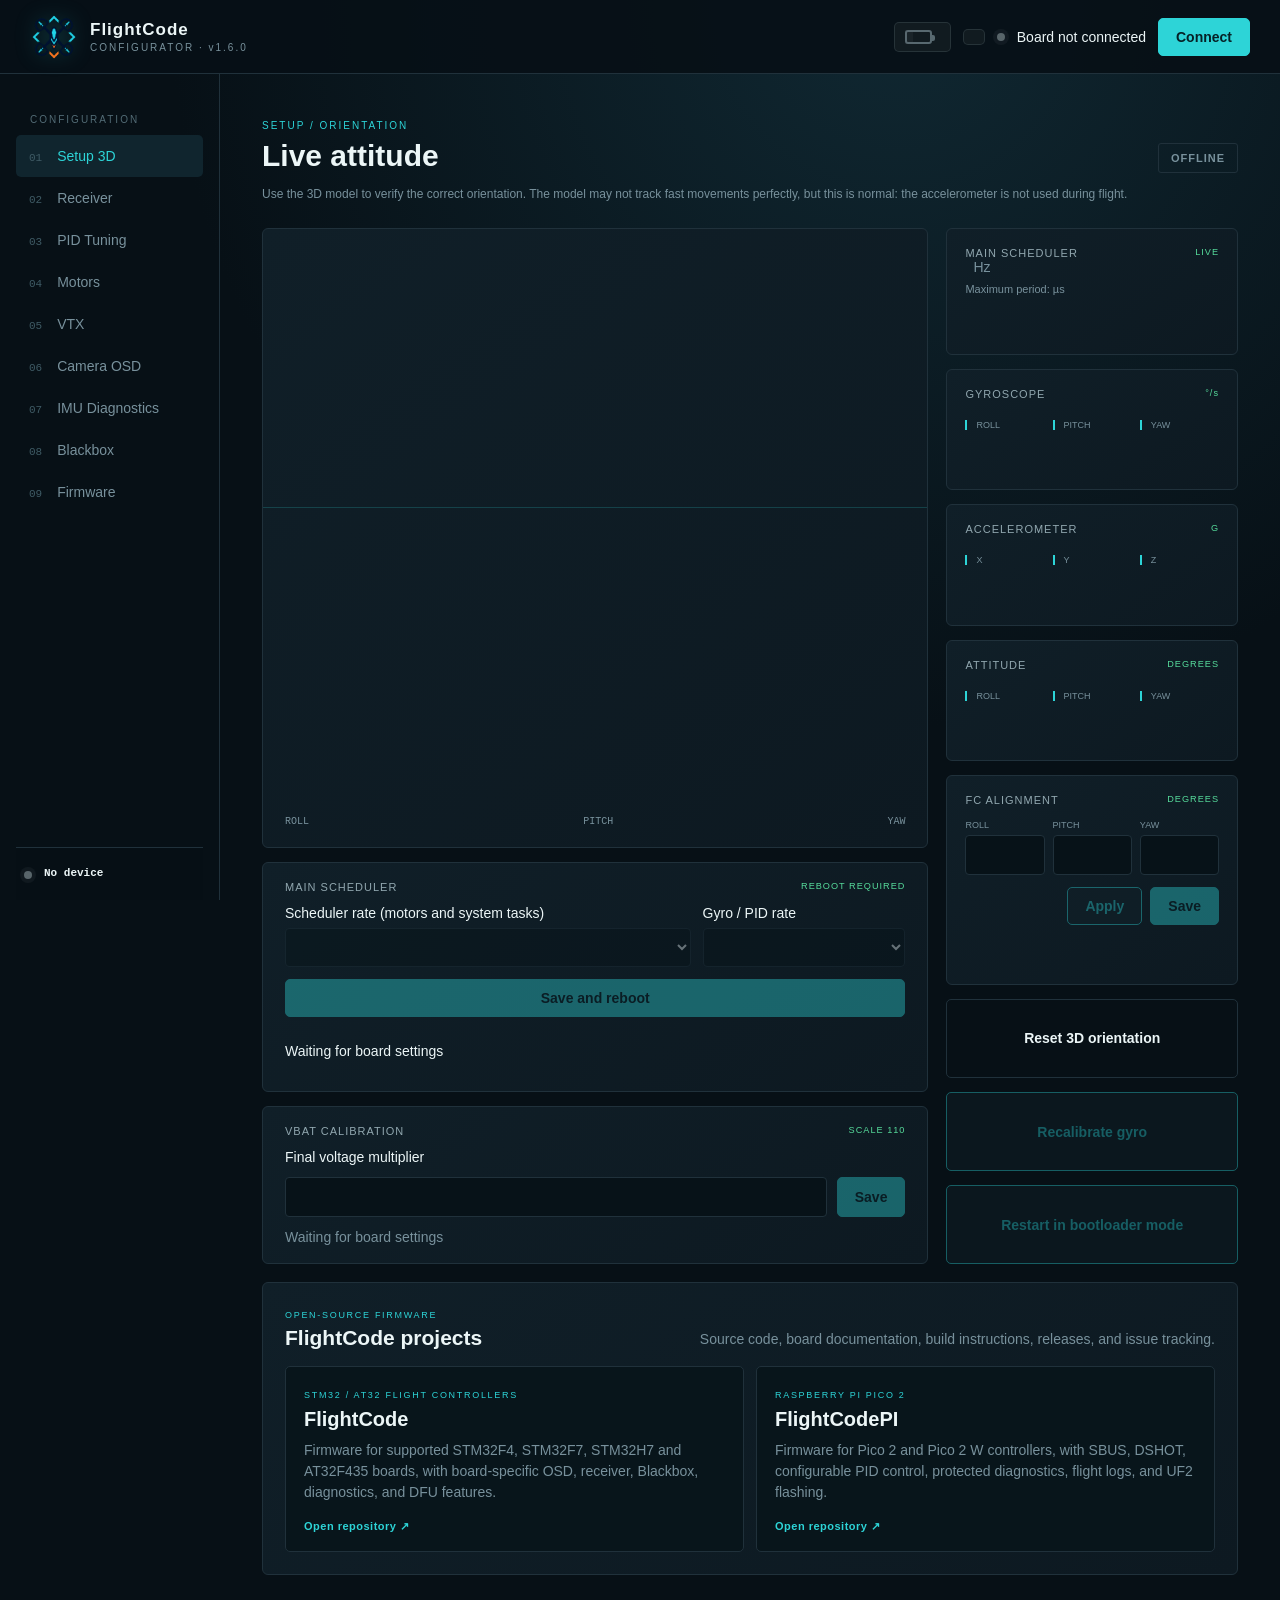
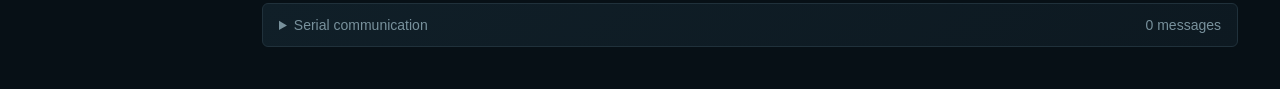
==== index.html @ 689801bb "Release 1.6.0: add Foxeer targets and live HDZero MSP status" ====
<!doctype html>
<html lang="en">
<head>
  <meta charset="UTF-8">
  <meta name="viewport" content="width=device-width,initial-scale=1">
  <meta name="theme-color" content="#071016">
  <title>FlightCode Configurator 1.6.0</title>
  <link rel="stylesheet" href="styles.css?v=20261004-orientation-note">
  <link rel="stylesheet" href="model.css?v=20260819-2">
  <link rel="stylesheet" href="blackbox.css?v=20260819-2">
  <link rel="stylesheet" href="firmware-flasher.css?v=20260819-2">
</head>
<body>
  <header class="topbar">
    <div class="brand">
      <img class="brand-logo" src="assets/flightcode-logo.png" alt="FlightCode logo">
      <div><b>FlightCode</b><small>CONFIGURATOR · v1.6.0</small></div>
    </div>
    <div class="connection"><div id="batteryStatus" class="battery-status disabled" title="Battery voltage not available"><span class="battery-icon"><i id="batteryFill"></i></span><b id="batteryVoltage">— V</b></div><div id="batteryCurrentStatus" class="current-status disabled" title="Board not connected"><b id="batteryCurrent">— A</b></div><i id="connectionDot"></i><span id="connectionText">Board not connected</span>
      <button id="connectButton" class="button primary">Connect</button></div>
  </header>
  <div class="shell">
    <aside>
      <p class="nav-title">CONFIGURATION</p>
      <button class="nav active" data-view="setup"><span>01</span>Setup 3D</button>
      <button class="nav" data-view="receiver"><span>02</span>Receiver</button>
      <button class="nav" data-view="pid"><span>03</span>PID Tuning</button>
      <button class="nav" data-view="motors"><span>04</span>Motors</button>
      <button class="nav" data-view="vtx"><span>05</span>VTX</button>
      <button class="nav" data-view="osd"><span>06</span>Camera OSD</button>
      <button class="nav" data-view="diagnostic"><span>07</span>IMU Diagnostics</button>
      <button class="nav" data-view="blackbox"><span>08</span>Blackbox</button>
      <button class="nav" data-view="firmware"><span>09</span>Firmware</button>
      <div class="device"><i id="deviceDot"></i><div><b id="deviceName">No device</b><small id="firmwareVersion"></small></div></div>
    </aside>
    <main>
      <div id="firmwareCompatibilityAlert" class="firmware-compatibility-alert" hidden role="alert">
        <strong>FIRMWARE UPDATE STRONGLY RECOMMENDED</strong>
        <span id="firmwareCompatibilityText"></span>
      </div>
      <section id="setupView" class="view active">
        <header class="heading"><div><small>SETUP / ORIENTATION</small><h1>Live attitude</h1></div><b id="flightState" class="badge">OFFLINE</b></header>
        <p class="orientation-note">Use the 3D model to verify the correct orientation. The model may not track fast movements perfectly, but this is normal: the accelerometer is not used during flight.</p>
        <div class="setup-grid">
          <div class="setup-visual">
          <article class="model-panel">
            <div class="horizon"></div>
            <div class="scene"><div class="model-camera"><div class="quad-shell"><canvas id="quadModel" class="quad" aria-label="Live 3D quadcopter attitude"></canvas>
              <div class="nose">▲</div>
            </div></div></div>
            <div class="legend"><span>ROLL</span><span>PITCH</span><span>YAW</span></div>
          </article>
          <article class="card main-loop-card"><header>MAIN SCHEDULER <small>REBOOT REQUIRED</small></header><div class="main-loop-schedulers"><label for="mainLoopHz">Scheduler rate (motors and system tasks)<select id="mainLoopHz" disabled><option value="8000">8 kHz</option><option value="16000" selected>16 kHz</option></select></label><label for="gyroRateHz">Gyro / PID rate<select id="gyroRateHz" disabled><option value="8000">8 kHz</option><option value="16000" selected>16 kHz</option></select></label></div><div class="main-loop-actions"><button id="applyMainLoopButton" class="button primary" disabled>Save and reboot</button></div><p id="mainLoopState">Waiting for board settings</p></article>
          <article class="card vbat-card"><header>VBAT CALIBRATION <small>SCALE 110</small></header><label for="vbatMultiplier">Final voltage multiplier</label><div class="vbat-control"><input id="vbatMultiplier" type="number" min="0.5" max="1.5" step="0.001" value="1.000" disabled><button id="saveVbatMultiplierButton" class="button primary" disabled>Save</button></div><p id="vbatMultiplierState">Waiting for board settings</p></article>
          </div>
          <div class="telemetry">
            <article class="card loop"><header>MAIN SCHEDULER <small>LIVE</small></header><strong id="loopFrequency">—</strong><span>Hz</span><p>Maximum period: <b id="loopMaxPeriod">—</b> µs</p></article>
            <article class="card"><header>GYROSCOPE <small>°/s</small></header><div class="triple">
              <div><small>ROLL</small><b id="gyroRoll">0.0</b></div><div><small>PITCH</small><b id="gyroPitch">0.0</b><small id="gyroPitchRaw">RAW: —</small></div><div><small>YAW</small><b id="gyroYaw">0.0</b></div>
            </div></article>
            <article class="card"><header>ACCELEROMETER <small>G</small></header><div class="triple">
              <div><small>X</small><b id="accelX">0.00</b></div><div><small>Y</small><b id="accelY">0.00</b></div><div><small>Z</small><b id="accelZ">0.00</b></div>
            </div></article>
            <article class="card"><header>ATTITUDE <small>DEGREES</small></header><div class="triple">
              <div><small>ROLL</small><b id="attitudeRoll">0.0</b></div><div><small>PITCH</small><b id="attitudePitch">0.0</b></div><div><small>YAW</small><b id="attitudeYaw">0.0</b></div>
            </div></article>
            <article class="card alignment-card"><header>FC ALIGNMENT <small>DEGREES</small></header>
              <div class="alignment-fields">
                <label>ROLL<input id="boardRoll" data-alignment type="number" min="-180" max="180" step="1" value="0" disabled></label>
                <label>PITCH<input id="boardPitch" data-alignment type="number" min="-180" max="180" step="1" value="0" disabled></label>
                <label>YAW<input id="boardYaw" data-alignment type="number" min="-180" max="180" step="1" value="0" disabled></label>
              </div>
              <div class="alignment-actions">
                <button id="applyAlignmentButton" class="button secondary" disabled>Apply</button>
                <button id="saveAlignmentButton" class="button primary" disabled>Save</button>
              </div>
            </article>
            <button id="resetAttitudeButton" class="button ghost">Reset 3D orientation</button>
            <button id="calibrateGyroButton" class="button secondary" disabled>Recalibrate gyro</button>
            <button id="enterDfuButton" class="button secondary" disabled>Restart in bootloader mode</button>
          </div>
        </div>
        <section class="project-links" aria-labelledby="projectLinksTitle">
          <header><div><small>OPEN-SOURCE FIRMWARE</small><h2 id="projectLinksTitle">FlightCode projects</h2></div><p>Source code, board documentation, build instructions, releases, and issue tracking.</p></header>
          <div class="project-link-grid">
            <a class="project-link" href="https://github.com/tommyleo/FlightCode" target="_blank" rel="noopener noreferrer"><span>STM32 / AT32 FLIGHT CONTROLLERS</span><strong>FlightCode</strong><p>Firmware for supported STM32F4, STM32F7, STM32H7 and AT32F435 boards, with board-specific OSD, receiver, Blackbox, diagnostics, and DFU features.</p><b>Open repository <i aria-hidden="true">↗</i></b></a>
            <a class="project-link" href="https://github.com/tommyleo/FlightCodePI" target="_blank" rel="noopener noreferrer"><span>RASPBERRY PI PICO 2</span><strong>FlightCodePI</strong><p>Firmware for Pico 2 and Pico 2 W controllers, with SBUS, DSHOT, configurable PID control, protected diagnostics, flight logs, and UF2 flashing.</p><b>Open repository <i aria-hidden="true">↗</i></b></a>
          </div>
        </section>
      </section>
      <section id="receiverView" class="view">
        <header class="heading"><div><small id="receiverInputType">INPUT / SBUS</small><h1>Receiver channels</h1></div><b id="receiverState" class="badge">NO SIGNAL</b></header>
        <article class="receiver-config">
          <div id="receiverProtocolRow" class="receiver-order"><label for="receiverProtocol"><small>RECEIVER TYPE</small>Serial protocol</label><select id="receiverProtocol" data-receiver-config disabled><option value="SBUS">SBUS</option></select></div>
          <div class="receiver-order"><label for="receiverSerialPort"><small>SERIAL PORT</small>Receiver UART</label><select id="receiverSerialPort" data-receiver-config disabled><option value="UART1">UART1</option></select></div>
          <div class="receiver-order"><label for="receiverChannelOrder"><small>CHANNEL MAP</small>First four channels</label><select id="receiverChannelOrder" data-receiver-config disabled><option>TAER1234</option><option>AETR1234</option></select></div>
          <div id="receiverModes" class="receiver-modes"></div>
          <div class="receiver-actions"><span id="receiverConfigState">Waiting for board settings</span><button id="applyReceiverConfigButton" class="button secondary" disabled>Apply</button><button id="saveReceiverConfigButton" class="button primary" disabled>Save</button></div>
        </article>
        <article id="sbusDiagnostics" class="sbus-diagnostics waiting">
          <div class="sbus-diagnostic-heading"><div><small id="receiverDiagnosticsType">SBUS DIAGNOSTICS</small><h2>Signal quality</h2></div><b id="sbusHealth">WAITING</b></div>
          <div class="sbus-diagnostic-grid">
            <div><small>FRAME AGE</small><strong id="sbusFrameAge">—</strong></div>
            <div><small>VALID FRAMES</small><strong id="sbusValidFrames">0</strong></div>
            <div><small>UART ERRORS</small><strong id="sbusUartErrors">0</strong></div>
            <div><small>RECOVERIES</small><strong id="sbusRecoveries">0</strong></div>
            <div><small>OVERRUNS</small><strong id="sbusOverruns">0</strong></div>
            <div><small>INVALID FRAMES</small><strong id="sbusInvalidFrames">0</strong></div>
          </div>
          <p id="sbusDiagnosticMessage">Waiting for receiver diagnostics…</p>
        </article>
        <h2 class="channel-output-title">Live channel output</h2>
        <div id="channelGrid" class="channels"></div>
      </section>
      <section id="vtxView" class="view">
        <header class="heading"><div><small>VIDEO / TRANSMITTER CONTROL</small><h1>VTX</h1></div><b id="vtxState" class="badge">UNAVAILABLE</b></header>
        <article class="vtx-card">
          <div class="vtx-fields">
            <label>Protocol<select id="vtxProtocol" data-vtx-config disabled><option value="OFF">Disabled</option><option value="SMARTAUDIO">SmartAudio</option><option value="TRAMP">IRC Tramp</option><option value="HDZERO_MSP">HDZero V3 · MSP + DisplayPort</option></select></label>
            <label>Serial port<select id="vtxSerialPort" data-vtx-config disabled><option value="UART3">UART3</option><option value="UART4">UART4</option><option value="UART6">UART6</option></select></label>
            <label>Frequency table<select id="vtxTable" data-vtx-config disabled><option value="EU">EU / CE</option><option value="US">US / FCC</option></select></label>
            <label>Band<select id="vtxBand" data-vtx-config disabled><option>A</option><option>B</option><option>E</option><option>F</option><option>R</option></select></label>
            <label>Channel<select id="vtxChannel" data-vtx-config disabled><option value="1">CH 1</option><option value="2">CH 2</option><option value="3">CH 3</option><option value="4">CH 4</option><option value="5">CH 5</option><option value="6">CH 6</option><option value="7">CH 7</option><option value="8">CH 8</option></select></label>
            <label>Power<select id="vtxPower" data-vtx-config disabled><option value="25">25 mW</option><option value="100">100 mW</option><option value="200">200 mW</option><option value="400">400 mW</option><option value="500">500 mW</option><option value="600">600 mW</option><option value="1000">1000 mW</option></select></label>
          </div>
          <p class="vtx-note">For SmartAudio / Tramp, connect the control wire to the selected UART TX pad. For HDZero MSP + DisplayPort, connect FC TX to VTX RX and FC RX to VTX TX, with a common ground. Saved VTX settings are sent at the next startup. MSP connection confirms communication, not the actual RF state.</p>
          <p id="vtxLinkState" class="vtx-note" aria-live="polite" hidden>Waiting for HDZero communication</p>
          <div class="vtx-actions"><span id="vtxConfigState">Waiting for board settings</span><button id="applyVtxButton" class="button secondary" disabled>Apply (RAM)</button><button id="saveVtxButton" class="button primary" disabled>Save for reboot</button></div>
        </article>
        <article class="vtx-card">
          <header><div><small>READY TO USE</small><h2 id="vtxTableTitle">EU frequency table</h2></div><b>5.8 GHz</b></header>
          <div id="vtxFrequencyTable" class="vtx-table-wrap"></div>
          <p class="vtx-warning">Frequencies set to “—” are disabled for the selected region. Also verify the supported bands and power levels in the VTX manufacturer documentation.</p>
        </article>
      </section>
      <section id="pidView" class="view">
        <header class="heading"><div><small>FLIGHT TUNING / RATE MODE</small><h1>PID parameters</h1></div><b id="saveState" class="save-state">Not connected</b></header>
        <article class="tuning-profiles">
          <div>
            <small>FLIGHT PROFILE</small>
            <h2>Quick tuning</h2>
            <p>Presets fill in PID, rates, feedforward, TPA, and filter values. Review them, then select Apply or Save to flash.</p>
          </div>
          <div class="profile-buttons">
            <button class="profile-button" data-tuning-profile="balanced" disabled><b>Balanced</b><small>Predictable and progressive</small></button>
            <button class="profile-button" data-tuning-profile="racing" disabled><b>Racing</b><small>Direct and responsive</small></button>
            <button class="profile-button" data-tuning-profile="freestyle" disabled><b>Freestyle</b><small>Smooth and acrobatic</small></button>
          </div>
          <span id="activeTuningProfile" class="profile-state">CUSTOM</span>
        </article>
        <div id="pidGrid" class="pid-grid"></div>
        <article class="rates-card">
          <header><div><small>STICK RESPONSE</small><h2>Rates and expo</h2></div>
            <p>Expo softens the stick center while preserving maximum rate at the endpoints.</p></header>
          <div class="rates-fields">
            <label>Roll max <span>°/s</span><input id="rollRate" data-rate type="number" min="100" max="1200" step="10" value="420" disabled></label>
            <label>Pitch max <span>°/s</span><input id="pitchRate" data-rate type="number" min="100" max="1200" step="10" value="420" disabled></label>
            <label>Yaw max <span>°/s</span><input id="yawRate" data-rate type="number" min="100" max="1200" step="10" value="320" disabled></label>
            <label>Expo <span>0–0,9</span><input id="rateExpo" data-rate type="number" min="0" max="0.9" step="0.01" value="0.30" disabled></label>
            <label>TPA <span>%</span><input id="tpaAttenuation" data-tpa type="number" min="0" max="100" step="1" value="20" disabled></label>
            <label>TPA breakpoint <span>throttle %</span><input id="tpaBreakpoint" data-tpa type="number" min="0" max="100" step="1" value="70" disabled></label>
          </div>
        </article>
        <article class="rates-card">
          <header><div><small>NOISE CONTROL</small><h2>Gyroscope and D-term filters</h2></div>
            <p>Lower frequencies reduce vibration reaching the controller. Dynamic D adds only the selected maximum boost during fast rotations or propwash.</p></header>
          <div class="rates-fields filter-fields">
            <label>Gyro low-pass <span>Hz</span><input id="gyroLpfHz" data-filter type="number" min="50" max="250" step="1" value="100" disabled></label>
            <label>D-term low-pass <span>Hz</span><input id="dtermLpfHz" data-filter type="number" min="20" max="200" step="5" value="60" disabled></label>
            <label>Dynamic D boost <span>% max · 0 = disabled</span><input id="dynamicDBoost" data-filter type="number" min="0" max="50" step="0.5" value="12.5" disabled></label>
          </div>
        </article>
        <div class="actions"><button id="resetButton" class="button ghost" disabled>Restore defaults</button><div>
          <button id="readButton" class="button ghost" disabled>Read again</button>
          <button id="applyButton" class="button secondary" disabled>Apply</button>
          <button id="saveButton" class="button primary" disabled>Save to flash</button>
        </div></div>
      </section>
      <section id="motorsView" class="view">
        <header class="heading"><div><small>OUTPUT / TEST BENCH</small><h1>Motor test</h1></div><b id="motorTestState" class="badge">LOCKED</b></header>
        <article class="protocol-card">
          <div><small>MOTOR OUTPUT</small><h2>ESC protocol</h2>
            <p>The protocol can only be changed while the quad is disarmed.</p></div>
          <div class="protocol-control">
            <select id="motorProtocol" disabled>
              <option value="DSHOT300" selected>DSHOT300</option>
              <option value="DSHOT600">DSHOT600</option>
              <option value="DSHOT1200">DSHOT1200</option>
            </select>
            <button id="applyProtocolButton" class="button secondary protocol-action" disabled>Apply<br>protocol</button>
          </div>
        </article>
        <article class="protocol-card motor-direction-card">
          <div><small>YAW MIXER</small><h2>Motor direction</h2>
            <p>Select reversed for counterclockwise M1/M4 and clockwise M2/M3 (props out).</p></div>
          <div id="motorDirectionDiagram" class="motor-direction-diagram" role="img" aria-label="Normal motor direction: M1 and M4 clockwise; M2 and M3 counterclockwise">
            <span class="motor-diagram-nose">FRONT &#9650;</span>
            <div class="motor-diagram-grid">
              <span class="motor-diagram-item" data-motor-direction="4"><b>M4</b><i aria-hidden="true">&#8635;</i><small>CW</small></span>
              <span class="motor-diagram-item" data-motor-direction="2"><b>M2</b><i aria-hidden="true">&#8634;</i><small>CCW</small></span>
              <span class="motor-diagram-item" data-motor-direction="3"><b>M3</b><i aria-hidden="true">&#8634;</i><small>CCW</small></span>
              <span class="motor-diagram-item" data-motor-direction="1"><b>M1</b><i aria-hidden="true">&#8635;</i><small>CW</small></span>
            </div>
          </div>
          <div class="protocol-control">
            <select id="motorDirection" disabled>
              <option value="NORMAL">Normal · M1/M4 clockwise</option>
              <option value="REVERSED">Reversed · M1/M4 counterclockwise</option>
            </select>
            <button id="applyMotorDirectionButton" class="button secondary protocol-action" disabled>Apply and<br>save</button>
          </div>
        </article>
        <article class="protocol-card">
          <div><small>ARM / IDLE</small><h2>Motor idle speed</h2>
            <p>Minimum output maintained while the quad is armed and throttle is at zero.</p></div>
          <div class="protocol-control">
            <input id="motorIdlePercent" type="number" min="1" max="10" step="0.1" value="5.0" disabled>
            <span>%</span>
            <button id="applyMotorIdleButton" class="button secondary protocol-action" disabled>Apply and<br>save</button>
          </div>
        </article>
        <article class="motor-warning">
          <strong>⚠ REMOVE ALL PROPELLERS</strong>
          <p>The motors may start immediately. Keep the configured ARM switch disabled and connect the battery only after removing the propellers.</p>
          <label><input id="motorSafetyCheck" type="checkbox" disabled> I confirm that all propellers have been removed</label>
        </article>
        <article class="motor-test-panel">
          <div class="master-motor">
            <div><strong>MASTER</strong><small>All motors</small></div>
            <input id="masterMotorSlider" class="vertical-motor" type="range" min="0" max="100" step="1" value="0" disabled>
            <output id="masterMotorValue">0%</output>
          </div>
          <div id="motorTestGrid" class="motor-test-grid"></div>
        </article>
        <p class="motor-hint">Return all sliders to zero before disabling the test or disconnecting the battery.</p>
      </section>
      <section id="osdView" class="view">
        <header class="heading"><div><small id="osdBackendTitle">VIDEO / MAX7456</small><h1>Camera OSD</h1></div><b id="osdDetectionState" class="badge">NOT DETECTED</b></header>
        <article class="osd-safety">
          <strong id="osdConnectionTitle">REMOVE ALL PROPELLERS</strong>
          <p id="osdConnectionHelp">For reliable detection, power the flight controller from the LiPo first, then connect USB. The MAX7456 may not be powered by USB alone.</p>
        </article>
        <article class="card osd-card">
          <header>OSD LAYOUT <small id="osdGridFormat">PAL · 30 × 16 GRID</small></header>
          <label class="osd-pilot-field" id="osdVideoModeField">Video format<select id="osdVideoMode" disabled><option value="AUTO">Auto</option><option value="PAL">PAL</option><option value="NTSC">NTSC</option></select><small>Match the camera format. PAL / NTSC is saved and used from power-on.</small></label>
          <div class="osd-enable-row"><div><b>Enable OSD overlay</b><small>Choose the visible elements and drag them directly over the video preview.</small></div><label class="osd-switch"><input id="osdEnabled" type="checkbox" disabled><span></span></label></div>
          <div class="osd-layout-editor">
            <div id="osdPalette" class="osd-palette" aria-label="OSD elements">
              <div class="osd-palette-heading"><small>ELEMENTS</small><span>SHOW</span></div>
              <button type="button" class="osd-palette-item" draggable="true" data-osd-element="0"><span><b>Battery voltage</b><small>▤16.80V</small></span><i aria-hidden="true"></i></button>
              <button type="button" class="osd-palette-item" draggable="true" data-osd-element="1"><span><b>Cell voltage</b><small>▤4.20V</small></span><i aria-hidden="true"></i></button>
              <button type="button" class="osd-palette-item" draggable="true" data-osd-element="2"><span><b>Flight timer</b><small>03:24◷</small></span><i aria-hidden="true"></i></button>
              <button type="button" class="osd-palette-item" draggable="true" data-osd-element="3"><span><b>FlightCode logo</b><small>FLIGHTCODE</small></span><i aria-hidden="true"></i></button>
              <button type="button" class="osd-palette-item" draggable="true" data-osd-element="4"><span><b>Pilot name</b><small id="osdPilotPreview">PILOT</small></span><i aria-hidden="true"></i></button>
              <button type="button" class="osd-palette-item" draggable="true" data-osd-element="5"><span><b>VTX</b><small>F:3:200</small></span><i aria-hidden="true"></i></button>
              <button type="button" class="osd-palette-item" draggable="true" data-osd-element="6"><span><b>Current</b><small>999.9A</small></span><i aria-hidden="true"></i></button>
              <label class="osd-pilot-field"><span>Pilot name</span><input id="osdPilotName" maxlength="12" placeholder="PILOT" autocomplete="off" disabled></label>
            </div>
            <div class="osd-preview-wrap">
              <div class="osd-preview-toolbar"><span>CAMERA PREVIEW</span><b id="osdGridPosition">COL — · ROW —</b></div>
              <div id="osdPreview" class="osd-preview" role="application" aria-label="OSD positioning preview">
                <div id="osdPreviewItems"></div>
                <div class="osd-safe-area"></div>
              </div>
              <p id="osdGridHelp">Drag an element to place it. Positions snap to the detected video grid.</p>
            </div>
          </div>
          <div class="osd-actions"><span id="osdConfigState">Waiting for board settings</span><button id="applyOsdButton" class="button secondary" disabled>Apply</button><button id="saveOsdButton" class="button primary" disabled>Save</button></div>
        </article>
      </section>
      <section id="diagnosticView" class="view">
        <header class="heading"><div><small>SENSORS / BENCH ANALYSIS</small><div class="heading-title"><h1>IMU diagnostics</h1><b id="diagnosticImuName" class="imu-name">IMU —</b></div></div><b class="badge">NO PROPELLERS</b></header>
        <article class="imu-diagnostic">
          <div>
            <small>GUIDED PROCEDURE</small>
            <h2>Verify roll, pitch, and yaw</h2>
            <p id="imuDiagnosticInstruction">Record guided positions up to ±180° and create a complete 3D orientation file.</p>
            <div class="diagnostic-progress"><i id="imuDiagnosticProgress"></i></div>
            <p id="imuDiagnosticResult" class="diagnostic-result">Ready to begin.</p>
          </div>
          <div class="diagnostic-actions">
            <button id="startImuDiagnosticButton" class="button primary" disabled>Start test</button>
            <button id="cancelImuDiagnosticButton" class="button ghost" disabled>Cancel</button>
            <button id="downloadImuDiagnosticButton" class="button secondary" disabled>Download file</button>
          </div>
        </article>
        <article class="diagnostic-help">
          <h3>How to perform the test</h3>
          <p>Begin with the quad level. Slowly follow each indicated position and hold it until the next stage. The procedure tests ±90° and ±180° on roll, pitch, and yaw, followed by a combined rotation.</p>
          <p>The file records gyroscope, accelerometer, quaternion, and displayed angles at 100 Hz.</p>
          <p>The quad must be disarmed and the motor test must be disabled.</p>
        </article>
        <article class="imu-diagnostic">
          <div>
            <small>STATIONARY CALIBRATION</small>
            <h2>Measure gyroscope bias and drift</h2>
            <p id="stationaryDiagnosticInstruction">Keep the board completely still. The test calibrates the gyroscope, waits for stabilization, then records a diagnostic log.</p>
            <div class="diagnostic-progress"><i id="stationaryDiagnosticProgress"></i></div>
            <p id="stationaryDiagnosticResult" class="diagnostic-result">Ready to begin.</p>
          </div>
          <div class="diagnostic-actions">
            <button id="startStationaryDiagnosticButton" class="button primary" disabled>Start stationary test</button>
            <button id="cancelStationaryDiagnosticButton" class="button ghost" disabled>Cancel</button>
            <button id="downloadStationaryDiagnosticButton" class="button secondary" disabled>Download file</button>
          </div>
        </article>
        <article class="pid-diagnostic">
          <div>
            <small>PID / MIXER</small>
            <h2>Simulated PID and mixer test</h2>
            <p id="pidDiagnosticInstruction">Check gyroscope and radio commands while calculating M1–M4 with physical outputs locked at zero.</p>
            <div class="diagnostic-progress"><i id="pidDiagnosticProgress"></i></div>
            <p id="pidDiagnosticResult" class="diagnostic-result">Ready to begin.</p>
            <label class="diagnostic-safety"><input id="pidDiagnosticSafety" type="checkbox" disabled> I confirm: propellers removed and battery disconnected</label>
          </div>
          <div class="diagnostic-actions">
            <button id="startPidDiagnosticButton" class="button primary" disabled>Start PID test</button>
            <button id="cancelPidDiagnosticButton" class="button ghost" disabled>Cancel</button>
            <button id="downloadPidDiagnosticButton" class="button secondary" disabled>Download file</button>
          </div>
        </article>
        <article class="diagnostic-help">
          <h3>How the simulated test advances</h3>
          <p>Each stage starts with a three-second preparation countdown. There is no time limit for performing the requested movement.</p>
          <p>After the movement, keep the quad still or return the stick to center for just over one second. Only then will the next stage begin.</p>
        </article>
        <article class="flight-log-card">
          <div>
            <small>BLACKBOX RAM</small>
            <h2>Latest flight</h2>
            <p id="flightLogStatus">No flight log available.</p>
            <div class="diagnostic-progress"><i id="flightLogProgress"></i></div>
          </div>
          <div class="diagnostic-actions">
            <button id="refreshFlightLogButton" class="button ghost" disabled>Check log</button>
            <button id="downloadFlightLogButton" class="button secondary" disabled>Download latest flight</button>
          </div>
        </article>
      </section>
      <section id="blackboxView" class="view">
        <header class="heading"><div><small>ONBOARD STORAGE</small><h1>Blackbox</h1></div><b id="blackboxState" class="badge">UNAVAILABLE</b></header>
        <article class="card blackbox-card">
          <header>LONG FLIGHT LOGGING <small>MICROSD / INTERNAL FLASH</small></header>
          <div class="osd-enable-row"><div><b>Enable persistent Blackbox</b><small>Records gyro, setpoints, separated P/I/D/FF terms, motors, battery, main-scheduler timing and gyro/PID timing at 1 kHz.</small></div><label class="osd-switch"><input id="blackboxEnabled" type="checkbox" disabled><span></span></label></div>
          <div class="blackbox-stats">
            <div class="blackbox-stat"><small>STORAGE CAPACITY</small><strong id="blackboxCapacity">—</strong><span id="blackboxCapacityDetail">Blackbox storage</span></div>
            <div class="blackbox-stat"><small>STORED FLIGHT DATA</small><strong id="blackboxStored">—</strong><span id="blackboxWrittenDetail">0 B written this power session</span></div>
            <div id="blackboxDroppedCard" class="blackbox-stat"><small>DROPPED RECORDS</small><strong id="blackboxDropped">0</strong><span id="blackboxDroppedDetail">Logging pipeline healthy</span></div>
          </div>
          <p id="blackboxMessage">Connect a compatible flight controller to check its Blackbox storage.</p>
          <p id="blackboxWriteTestResult" class="diagnostic-result">Write test not run.</p>
          <div class="osd-actions"><span id="blackboxConfigState">Waiting for board</span><button id="blackboxWriteTestButton" class="button ghost" disabled>Write test</button><button id="blackboxSessionTestButton" class="button ghost" disabled>Session test</button><button id="refreshBlackboxButton" class="button ghost" disabled>Check again</button><button id="applyBlackboxButton" class="button secondary" disabled>Apply</button><button id="saveBlackboxButton" class="button primary" disabled>Save</button></div>
        </article>
        <article class="card blackbox-flights-card">
          <header><span>SAVED FLIGHTS</span><small id="blackboxFlightCount">0 FLIGHTS</small></header>
          <p id="blackboxCatalogMessage">Connect FlightCode to list the flights stored on the microSD.</p>
          <div id="blackboxFlightList" class="blackbox-flight-list"></div>
          <div class="diagnostic-progress"><i id="blackboxDownloadProgress"></i></div>
          <div class="osd-actions"><span id="blackboxDownloadState">No download in progress</span><button id="clearBlackboxButton" class="button ghost danger" disabled>Erase flight catalog</button></div>
        </article>
      </section>
      <section id="firmwareView" class="view">
        <header class="heading"><div><small id="firmwareModeLabel">MAINTENANCE / FIRMWARE</small><h1>Firmware flasher</h1></div><b id="firmwareDfuState" class="badge">WAITING</b></header>
        <article id="firmwareWarning" class="firmware-warning">
          <strong id="firmwareWarningTitle">STM32 / AT32 FLIGHT CONTROLLERS AND RASPBERRY PI PICO</strong>
          <p id="firmwareWarningText">The configurator selects the correct flashing protocol from the connected board.</p>
        </article>
        <article class="firmware-card">
          <div class="firmware-fields">
            <label><small>TARGET BOARD</small><select id="firmwareTarget"><option value="">Select board…</option><option value="MAMBAF411">Mamba F411</option><option value="CLRACINGF4">CLRacing F4</option><option value="FLYWOOF405NANO">Flywoo GN405 Nano V3</option><option value="FLYWOOF405NANO_ANALOG">Flywoo GN405 Nano Analog</option><option value="SEQUREH7V2">SEQURE H743 V2</option><option value="FOXEERF722V4">Foxeer F722 V4 (ICM / MPU6000)</option><option value="FOXEERH743">Foxeer H743 / H7 Mini MPU6000</option><option value="HUMMINGBIRD_200RS">NewBeeDrone Hummingbird 200 RaceSpec</option><option value="PICO2_W">Raspberry Pi Pico 2 W</option></select></label>
            <label><small id="firmwareFileTypeLabel">LOCAL FIRMWARE</small><input id="firmwareFile" type="file" accept=".hex,.uf2,text/plain,application/octet-stream"></label>
          </div>
          <div class="firmware-file-info">
            <div><small>FILE</small><strong id="firmwareFileName">No file selected</strong></div>
            <div><small>FIRMWARE SIZE</small><strong id="firmwareSize">—</strong></div>
            <div><small>FLASH RANGE</small><strong id="firmwareRange">—</strong></div>
          </div>
          <p id="firmwareValidation" class="firmware-validation">Select a FlightCode .hex firmware file.</p>
          <div class="firmware-sequence">
            <div><span>1</span><b id="firmwareStep1Title">Enter bootloader</b><small id="firmwareStep1Text">Use the connected board or its BOOT button.</small></div>
            <div><span>2</span><b id="firmwareStep2Title">Connect bootloader</b><small id="firmwareStep2Text">Authorize the bootloader through USB.</small></div>
            <div><span>3</span><b id="firmwareStep3Title">Flash and verify</b><small id="firmwareStep3Text">Erase application memory, write, and compare every byte.</small></div>
          </div>
          <div class="firmware-actions">
            <button id="firmwareEnterDfuButton" class="button ghost" disabled>Restart in bootloader</button>
            <button id="firmwareConnectDfuButton" class="button secondary" disabled>Connect bootloader</button>
            <button id="firmwareFlashButton" class="button primary" disabled>Flash firmware</button>
          </div>
          <div class="firmware-progress"><i id="firmwareProgress"></i></div>
          <p id="firmwareProgressText" class="firmware-progress-text">Select a target and firmware file</p>
          <details class="firmware-log"><summary>Flashing details</summary><pre id="firmwareLog"></pre></details>
        </article>
      </section>
      <details class="console"><summary>Serial communication <span id="messageCount">0 messages</span></summary><pre id="consoleOutput">Device protocol messages will appear here.</pre></details>
    </main>
  </div>
  <div id="toast" class="toast" role="status"></div>
  <script src="quad-renderer-logic.js?v=20260805-2"></script>
  <script src="quad-renderer.js?v=20260805-2"></script>
  <script src="diagnostic-logic.js?v=20260805-2"></script>
  <script src="attitude-logic.js?v=20260805-2"></script>
  <script src="blackbox-logic.js?v=20260919-log-v9"></script>
  <script src="serial-port-logic.js?v=20261003-current-six"></script>
  <script src="webusb-serial.js?v=20261003-current-six"></script>
  <script src="android-usb-serial.js?v=20260824-1"></script>
<script src="firmware-flasher.js?v=20261004-foxeer-mini"></script>
  <script src="pico-flasher.js"></script>
  <script src="app.js?v=20261004-hdzero-control"></script>
</body>
</html>
---- styles.css ----
:root{--bg:#071016;--panel:#0d1921;--panel2:#101f28;--line:#20313b;--text:#ecf6f7;--muted:#78919c;--cyan:#2dd4d7;--orange:#ff8a42;--green:#56db9b}
*{box-sizing:border-box}body{margin:0;background:radial-gradient(circle at 70% 0,#102832 0,var(--bg) 38%);color:var(--text);font:14px Inter,Segoe UI,sans-serif;min-height:100vh}.topbar{height:74px;border-bottom:1px solid var(--line);display:flex;align-items:center;justify-content:space-between;padding:0 30px;background:#071016e8;position:sticky;top:0;z-index:5}.brand,.connection,.device{display:flex;align-items:center;gap:12px}.brand b{font-size:17px;letter-spacing:1px}.brand small,.device small{display:block;color:var(--muted);font-size:10px;letter-spacing:2px;margin-top:2px}.brand-logo{width:48px;height:48px;object-fit:contain;filter:drop-shadow(0 0 10px #2dd4d744)}.connection i,.device i{width:8px;height:8px;background:#58656a;border-radius:50%;box-shadow:0 0 0 4px #56636a20}.connection i.online,.device i.online{background:var(--green);box-shadow:0 0 12px var(--green)}button{font:inherit}.button{border:1px solid var(--line);border-radius:5px;padding:10px 17px;color:var(--text);background:#13232c;cursor:pointer;font-weight:700}.button:disabled{opacity:.4;cursor:not-allowed}.primary{background:var(--cyan);border-color:var(--cyan);color:#062126}.secondary{border-color:var(--cyan);color:var(--cyan)}.ghost{background:transparent}.shell{display:grid;grid-template-columns:220px 1fr;min-height:calc(100vh - 74px);align-items:start}aside{position:sticky;top:74px;align-self:start;height:calc(100vh - 74px);overflow-y:auto;border-right:1px solid var(--line);padding:30px 16px 0;display:flex;flex-direction:column;scrollbar-width:thin}.nav-title{color:#526b75;font-size:10px;letter-spacing:2px;padding:0 14px}.nav{border:0;background:transparent;color:#78919c;text-align:left;padding:13px;border-radius:5px;cursor:pointer}.nav span{color:#3f5b65;margin-right:15px;font:11px monospace}.nav.active{background:#10252e;color:var(--cyan)}.device{position:sticky;bottom:0;flex:0 0 auto;align-items:flex-start;margin-top:auto;border-top:1px solid var(--line);padding:18px 8px 16px;background:#071016f5}.device>div{min-width:0}.device i{flex:0 0 8px;margin-top:5px}.device b{display:block;font:700 11px/1.45 monospace;overflow-wrap:anywhere}.device small{line-height:1.4}main{padding:42px;max-width:1284px;width:100%;margin:0 auto;align-self:start}.firmware-compatibility-alert{display:flex;gap:12px;align-items:center;margin-bottom:24px;padding:14px 16px;border:1px solid #ff8a4266;border-radius:6px;background:#2a180f;color:#d7b69f}.firmware-compatibility-alert[hidden]{display:none}.firmware-compatibility-alert strong{flex:0 0 auto;color:var(--orange);font-size:11px;letter-spacing:1px}.firmware-compatibility-alert span{line-height:1.45}.view{display:none;width:100%}.view.active{display:block}.view.active>*{width:100%}.heading{display:flex;justify-content:space-between;align-items:end;margin-bottom:28px}.heading small{color:var(--cyan);font-size:10px;letter-spacing:2px}.heading h1{font-size:30px;margin:7px 0 0}.badge,.save-state{font-size:11px;letter-spacing:1px;border:1px solid var(--line);padding:8px 12px;border-radius:3px;color:var(--muted)}.badge.online{color:var(--green);border-color:#56db9b55}.badge.armed{color:var(--orange);border-color:#ff8a4255}.setup-grid{display:grid;grid-template-columns:minmax(420px,1.6fr) minmax(280px,.7fr);gap:18px}.model-panel,.card,.axis-card,.channel,.console{background:linear-gradient(145deg,var(--panel2),var(--panel));border:1px solid var(--line);border-radius:6px}.model-panel{height:510px;position:relative;overflow:hidden}.horizon{position:absolute;inset:45% 0 auto;border-top:1px solid #2dd4d733;box-shadow:0 0 40px #2dd4d722}.scene{height:100%;display:grid;place-items:center;perspective:700px}.quad{width:210px;height:210px;position:relative;transform-style:preserve-3d;transition:transform .08s linear}.arm{position:absolute;top:96px;left:5px;width:200px;height:18px;background:linear-gradient(90deg,#28404b,#71a6b1,#28404b)}.arm.a{transform:rotate(45deg)}.arm.b{transform:rotate(-45deg)}.core{position:absolute;inset:72px;display:grid;place-items:center;background:#162932;border:3px solid var(--cyan);font-size:28px;font-weight:900}.motor{position:absolute;width:46px;height:46px;border:5px solid #34515d;border-radius:50%;display:grid;place-items:center;background:#0b161c;font-style:normal}.m1{top:2px;right:2px}.m2{bottom:2px;right:2px}.m3{bottom:2px;left:2px}.m4{top:2px;left:2px}.arrow{position:absolute;left:95px;top:38px;color:var(--orange)}.legend{position:absolute;bottom:20px;left:22px;right:22px;display:flex;justify-content:space-between;color:var(--muted);font:10px monospace}.telemetry{display:grid;gap:14px}.card{padding:18px}.card header{color:#91a7af;font-size:11px;letter-spacing:1px;display:flex;justify-content:space-between}.card header small{color:var(--green)}.loop strong{font-size:48px;display:inline-block;margin-top:12px}.loop>span{color:var(--muted);margin-left:8px}.triple{display:grid;grid-template-columns:repeat(3,1fr);gap:8px;margin-top:20px}.triple div{border-left:2px solid var(--cyan);padding-left:9px}.triple small{display:block;color:var(--muted);font-size:9px}.triple b{font-size:20px}.motor-row{display:grid;grid-template-columns:25px 1fr 42px;gap:8px;align-items:center;margin-top:12px}.meter,.track{height:6px;background:#081116;border-radius:4px;overflow:hidden}.meter i,.track i{display:block;height:100%;width:0;background:var(--orange);transition:width .1s}.motor-row output{font:11px monospace;text-align:right}.channels{display:grid;grid-template-columns:repeat(2,1fr);gap:10px}.channel{padding:15px;display:grid;grid-template-columns:110px 1fr 75px;align-items:center;gap:12px}.channel small{color:var(--muted);margin-left:8px}.channel output{font:12px monospace;text-align:right}.pid-grid{display:grid;grid-template-columns:repeat(3,1fr);gap:14px}.axis-card{padding:20px}.axis-card header{display:flex;justify-content:space-between;color:var(--cyan);letter-spacing:2px}.axis-fields{display:grid;gap:12px;margin-top:20px}.pid-field{display:grid;grid-template-columns:30px 1fr;align-items:center}.pid-field label{color:var(--muted)}input{width:100%;background:#071218;color:var(--text);border:1px solid var(--line);border-radius:4px;padding:11px;font:14px monospace}input:focus{outline:1px solid var(--cyan)}.actions{display:flex;justify-content:space-between;margin-top:18px}.actions div{display:flex;gap:8px}.save-state.saved{color:var(--green)}.save-state.dirty{color:var(--orange)}.console{margin-top:28px}.console summary{padding:13px 16px;cursor:pointer;color:var(--muted)}.console summary span{float:right}.console pre{border-top:1px solid var(--line);padding:16px;margin:0;max-height:180px;overflow:auto;color:#91b8bd;font:11px monospace}.toast{position:fixed;right:24px;bottom:24px;background:#e9f8f8;color:#082129;padding:13px 18px;border-radius:5px;transform:translateY(80px);opacity:0;transition:.25s;font-weight:700}.toast.visible{transform:none;opacity:1}
@media(max-width:850px){.shell{grid-template-columns:1fr}aside{border-right:0;border-bottom:1px solid var(--line);display:grid;grid-template-columns:repeat(3,1fr);padding:10px}.nav-title,.device{display:none}main{padding:24px}.setup-grid{grid-template-columns:1fr}.pid-grid{grid-template-columns:1fr}.channels{grid-template-columns:1fr}}@media(max-width:550px){.connection span{display:none}.topbar{padding:0 15px}.model-panel{height:380px}.channel{grid-template-columns:80px 1fr 65px}.actions{display:grid;gap:10px}.actions div{display:grid}}
.quad{transition:none}
.protocol-card{margin-top:14px;padding:20px;background:linear-gradient(145deg,var(--panel2),var(--panel));border:1px solid var(--line);border-radius:6px;display:flex;align-items:center;justify-content:space-between;gap:20px}.protocol-card small{color:var(--cyan);letter-spacing:2px}.protocol-card h2{margin:5px 0}.protocol-card p{margin:0;color:var(--muted)}.protocol-control{display:flex;align-items:center;gap:8px}.protocol-control select,.protocol-control input{height:60px}.protocol-action{display:inline-flex;align-items:center;justify-content:center;width:106px;min-width:106px;height:60px;padding:8px 10px;text-align:center;line-height:1.3}select{min-width:230px;background:#071218;color:var(--text);border:1px solid var(--line);border-radius:4px;padding:10px}select:disabled{opacity:.4}@media(max-width:650px){.protocol-card,.protocol-control{display:grid}.protocol-control{width:100%}.protocol-action{width:100%}}
.motor-direction-card>div:first-child{max-width:420px}.motor-direction-diagram{width:190px;min-width:190px;padding:8px 12px 12px;border:1px solid var(--line);border-radius:6px;background:#081319}.motor-diagram-nose{display:block;margin-bottom:7px;color:var(--orange);font:700 9px monospace;letter-spacing:1.5px;text-align:center}.motor-diagram-grid{display:grid;grid-template-columns:repeat(2,1fr);gap:7px 22px}.motor-diagram-item{display:grid;grid-template-columns:auto auto;grid-template-rows:auto auto;align-items:center;justify-content:center;column-gap:5px}.motor-diagram-item b{grid-row:1/-1;font:800 13px monospace}.motor-diagram-item i{font:normal 24px/20px sans-serif;color:var(--cyan)}.motor-diagram-item.clockwise i{color:var(--orange)}.motor-diagram-item small{font:700 8px monospace;letter-spacing:.5px;color:var(--muted)}@media(max-width:900px){.motor-direction-card{flex-wrap:wrap}.motor-direction-card>div:first-child{flex:1 1 300px}}@media(max-width:650px){.motor-direction-diagram{width:100%}.motor-direction-card .protocol-control{grid-template-columns:1fr}.motor-direction-card select{width:100%}}
.motor-warning{border:1px solid #ff8a4266;background:#2a180f;padding:20px;border-radius:6px}.motor-warning strong{color:var(--orange);letter-spacing:1px}.motor-warning p{color:#cba98f}.motor-warning label{display:flex;align-items:center;gap:10px;font-weight:700}.motor-warning input{width:auto}.motor-test-panel{margin-top:18px;padding:28px;background:linear-gradient(145deg,var(--panel2),var(--panel));border:1px solid var(--line);border-radius:6px;display:grid;grid-template-columns:150px 1fr;gap:25px}.master-motor{border-right:1px solid var(--line);display:grid;justify-items:center;gap:14px}.master-motor small,.motor-test-card small{display:block;color:var(--muted)}.vertical-motor{writing-mode:vertical-lr;direction:rtl;width:32px;height:210px;accent-color:var(--orange);padding:0}.master-motor output,.motor-test-card output{font:700 18px monospace;color:var(--cyan)}.motor-test-grid{display:grid;grid-template-columns:repeat(4,1fr);gap:12px}.motor-test-card{display:grid;justify-items:center;gap:12px;padding:18px;border:1px solid var(--line);border-radius:5px;background:#09151b}.motor-test-card strong{font-size:18px}.motor-hint{color:var(--muted);text-align:center}@media(max-width:700px){.motor-test-panel{grid-template-columns:1fr}.master-motor{border-right:0;border-bottom:1px solid var(--line);padding-bottom:20px}.motor-test-grid{grid-template-columns:repeat(2,1fr)}}

/* More legible flight model: a static camera surrounds the moving airframe. */
.model-camera{width:min(520px,92%);height:330px}
.quad-shell{width:100%;height:100%}.quad-shell>.nose{display:none}
.quad{display:block;width:100%;height:100%;filter:drop-shadow(0 12px 14px #0008)}
.alignment-fields{display:grid;grid-template-columns:repeat(3,1fr);gap:8px;margin-top:14px}.alignment-fields label{font-size:9px;color:var(--muted)}.alignment-fields input{margin-top:5px}.alignment-actions{display:flex;justify-content:flex-end;gap:8px;margin-top:12px}
.imu-diagnostic{margin-top:18px;padding:22px;background:linear-gradient(145deg,var(--panel2),var(--panel));border:1px solid var(--line);border-radius:6px;display:grid;grid-template-columns:1fr auto;gap:24px;align-items:center}.imu-diagnostic small{color:var(--cyan);letter-spacing:2px}.imu-diagnostic h2{margin:5px 0}.imu-diagnostic p{color:var(--muted);margin:7px 0}.diagnostic-actions{display:flex;gap:8px;flex-wrap:wrap;justify-content:flex-end}.diagnostic-progress{height:7px;background:#071116;border-radius:5px;overflow:hidden;margin-top:15px}.diagnostic-progress i{display:block;width:0;height:100%;background:var(--cyan);transition:width .1s linear}.diagnostic-result.ok{color:var(--green)}.diagnostic-result.warn{color:var(--orange)}@media(max-width:750px){.imu-diagnostic{grid-template-columns:1fr}.diagnostic-actions{justify-content:flex-start}}
.diagnostic-help{margin-top:14px;padding:22px;border:1px solid var(--line);border-radius:6px;background:#09151b}.diagnostic-help h3{margin:0 0 10px;color:var(--cyan)}.diagnostic-help p{margin:7px 0;color:var(--muted);max-width:850px}
.pid-diagnostic{margin-top:14px;padding:22px;background:linear-gradient(145deg,var(--panel2),var(--panel));border:1px solid #ff8a4255;border-radius:6px;display:grid;grid-template-columns:1fr auto;gap:24px;align-items:center}.pid-diagnostic small{color:var(--orange);letter-spacing:2px}.pid-diagnostic h2{margin:5px 0}.pid-diagnostic p{color:var(--muted)}.diagnostic-safety{display:flex;align-items:center;gap:10px;margin-top:16px;color:var(--orange);font-weight:700}.diagnostic-safety input{width:auto}@media(max-width:750px){.pid-diagnostic{grid-template-columns:1fr}}
.rates-card{margin-top:14px;padding:20px;background:linear-gradient(145deg,var(--panel2),var(--panel));border:1px solid var(--line);border-radius:6px}.rates-card header{display:flex;align-items:end;justify-content:space-between;gap:20px}.rates-card small{color:var(--cyan);letter-spacing:2px}.rates-card h2{margin:5px 0 0}.rates-card p{margin:0;color:var(--muted)}.rates-fields{display:grid;grid-template-columns:repeat(4,1fr);gap:12px;margin-top:18px}.rates-fields label{color:var(--muted);font-size:11px}.rates-fields label span{float:right;color:var(--cyan)}.rates-fields input{margin-top:7px}@media(max-width:750px){.rates-card header{display:block}.rates-card p{margin-top:8px}.rates-fields{grid-template-columns:repeat(2,1fr)}}
.filter-fields{grid-template-columns:repeat(3,minmax(180px,1fr));max-width:none}
.loop p{margin:8px 0 0;color:var(--muted);font-size:11px}.loop p b{color:var(--text)}
.setup-visual{display:grid;grid-template-rows:auto auto;gap:14px;align-content:start}.main-loop-card{padding:18px 22px;display:grid;gap:12px;min-width:0}.main-loop-schedulers{display:grid;grid-template-columns:minmax(0,2fr) minmax(0,1fr);gap:12px;min-width:0}.main-loop-schedulers label,.gyro-rate-field{display:grid;gap:7px;min-width:0}.main-loop-card select{width:100%;max-width:100%;min-width:0}.gyro-rate-field span{color:var(--text)}.gyro-rate-field output{display:flex;align-items:center;min-height:39px;padding:10px 12px;border:1px solid var(--line);border-radius:4px;background:#071218;color:var(--cyan);font:700 14px monospace}.main-loop-actions{display:grid;grid-template-columns:1fr;gap:10px}@media(max-width:560px){.main-loop-schedulers{grid-template-columns:1fr}}
.vbat-card{padding:18px 22px;display:grid;gap:12px}.vbat-control{display:grid;grid-template-columns:1fr auto;gap:10px}.vbat-card p{margin:0;color:var(--muted)}
.project-links{margin-top:18px;padding:22px;background:linear-gradient(145deg,var(--panel2),var(--panel));border:1px solid var(--line);border-radius:6px}.project-links>header{display:flex;align-items:end;justify-content:space-between;gap:24px;margin-bottom:16px}.project-links>header small,.project-link>span{color:var(--cyan);font-size:9px;letter-spacing:1.7px}.project-links h2{margin:5px 0 0}.project-links>header p{max-width:520px;margin:0;color:var(--muted);line-height:1.5;text-align:right}.project-link-grid{display:grid;grid-template-columns:repeat(2,minmax(0,1fr));gap:12px}.project-link{display:block;padding:18px;border:1px solid var(--line);border-radius:5px;background:#08151b;color:var(--text);text-decoration:none;transition:border-color .18s,background .18s,transform .18s}.project-link:hover,.project-link:focus-visible{border-color:var(--cyan);background:#10252e;transform:translateY(-1px);outline:none}.project-link strong{display:block;margin-top:7px;font-size:20px}.project-link p{min-height:48px;margin:9px 0 14px;color:var(--muted);line-height:1.5}.project-link b{color:var(--cyan);font-size:11px;letter-spacing:.5px}.project-link i{font-style:normal}@media(max-width:750px){.project-links>header{display:block}.project-links>header p{margin-top:8px;text-align:left}.project-link-grid{grid-template-columns:1fr}.project-link p{min-height:0}}
.osd-card{padding:18px 22px}.osd-enable-row{display:flex;align-items:center;justify-content:space-between;margin:16px 0}.osd-enable-row small{display:block;color:var(--muted);font-size:10px;margin-top:3px}.osd-switch input{display:none}.osd-switch span{display:block;width:44px;height:24px;border-radius:14px;background:#071218;border:1px solid var(--line);position:relative;cursor:pointer}.osd-switch span:after{content:"";position:absolute;width:16px;height:16px;left:3px;top:3px;border-radius:50%;background:#536a74;transition:.18s}.osd-switch input:checked+span{border-color:var(--cyan);background:#12363d}.osd-switch input:checked+span:after{left:23px;background:var(--cyan);box-shadow:0 0 10px #2dd4d788}.osd-switch input:disabled+span{opacity:.35;cursor:not-allowed}.osd-positions{display:grid;grid-template-columns:repeat(3,1fr);gap:6px}.osd-positions button{min-height:30px;padding:4px 6px;border:1px solid var(--line);border-radius:4px;background:#08151b;color:var(--muted);font-size:10px;cursor:pointer}.osd-positions button.active{color:#071218;background:var(--cyan);border-color:var(--cyan);font-weight:800}.osd-positions button:disabled{opacity:.35;cursor:not-allowed}.osd-apply{width:100%;margin-top:12px}
.tuning-profiles{margin-bottom:14px;padding:20px;background:linear-gradient(145deg,var(--panel2),var(--panel));border:1px solid var(--line);border-radius:6px;display:grid;grid-template-columns:minmax(230px,.8fr) minmax(420px,1.4fr) auto;align-items:center;gap:22px}.tuning-profiles>div>small{color:var(--cyan);letter-spacing:2px}.tuning-profiles h2{margin:5px 0}.tuning-profiles p{margin:0;color:var(--muted);line-height:1.45}.profile-buttons{display:grid;grid-template-columns:repeat(3,1fr);gap:9px}.profile-button{min-height:68px;padding:12px;border:1px solid var(--line);border-radius:5px;background:#09151b;color:var(--text);cursor:pointer;text-align:left}.profile-button small{display:block;margin-top:5px;color:var(--muted);font-size:10px}.profile-button:hover:not(:disabled),.profile-button.active{border-color:var(--cyan);background:#10252e}.profile-button.active b{color:var(--cyan)}.profile-button:disabled{opacity:.4;cursor:not-allowed}.profile-state{color:var(--muted);font:10px monospace;letter-spacing:1px}@media(max-width:900px){.tuning-profiles{grid-template-columns:1fr}.profile-state{justify-self:start}}@media(max-width:560px){.profile-buttons{grid-template-columns:1fr}}
.flight-log-card{margin-top:14px;padding:22px;background:linear-gradient(145deg,var(--panel2),var(--panel));border:1px solid var(--line);border-radius:6px;display:grid;grid-template-columns:1fr auto;gap:24px;align-items:center}.flight-log-card small{color:var(--green);letter-spacing:2px}.flight-log-card h2{margin:5px 0}.flight-log-card p{color:var(--muted)}@media(max-width:750px){.flight-log-card{grid-template-columns:1fr}}
.receiver-mode{align-items:start}.receiver-mode .range-wrap{height:48px}.range-ruler{position:absolute;left:0;right:0;top:29px;display:flex;justify-content:space-between;color:var(--muted);font:8px monospace;pointer-events:none}.range-ruler span{position:relative}.range-ruler span:before{content:"";position:absolute;left:50%;top:-6px;height:4px;border-left:1px solid #56717b}
.receiver-mode{padding:7px;border:1px solid transparent;border-radius:6px;transition:border-color .18s,background .18s,box-shadow .18s}.receiver-mode.active{border-color:#56db9b88;background:linear-gradient(90deg,#12312799,#10252e33);box-shadow:inset 3px 0 var(--green),0 0 18px #56db9b18}.receiver-mode.active select{border-color:#56db9b77}.receiver-mode.active .range-active{background:var(--green);box-shadow:0 0 10px #56db9b99}.mode-readout{display:grid;justify-items:end;gap:3px}.mode-readout output{white-space:nowrap}.mode-live-status{font:9px monospace;letter-spacing:1px;color:var(--muted);padding:3px 6px;border:1px solid var(--line);border-radius:3px}.receiver-mode.active .mode-live-status{color:#071c14;background:var(--green);border-color:var(--green);box-shadow:0 0 10px #56db9b66}.mode-readout small{color:var(--muted);font:9px monospace;white-space:nowrap}
.battery-status{display:flex;align-items:center;gap:8px;padding:7px 10px;border:1px solid #56db9b55;border-radius:5px;background:#10251f}.battery-status[hidden]{display:none}.battery-status b{font:12px monospace;color:var(--green)}.battery-icon{position:relative;width:27px;height:14px;padding:2px;border:2px solid var(--green);border-radius:3px}.battery-icon:after{content:"";position:absolute;right:-5px;top:3px;width:3px;height:6px;background:var(--green);border-radius:0 2px 2px 0}.battery-icon i{display:block;height:100%;width:0;background:var(--green);transition:width .25s}.battery-status.warning{border-color:#ffb84d66;background:#2c2415}.battery-status.warning b{color:#ffb84d}.battery-status.warning .battery-icon{border-color:#ffb84d}.battery-status.warning .battery-icon:after,.battery-status.warning .battery-icon i{background:#ffb84d}.battery-status.critical{border-color:#ff6b5e77;background:#301a18}.battery-status.critical b{color:#ff6b5e}.battery-status.critical .battery-icon{border-color:#ff6b5e}.battery-status.critical .battery-icon:after,.battery-status.critical .battery-icon i{background:#ff6b5e}
.battery-status.disabled{border-color:#53646b55;background:#111b20}.battery-status.disabled b{color:#687980}.battery-status.disabled .battery-icon{border-color:#586970}.battery-status.disabled .battery-icon:after,.battery-status.disabled .battery-icon i{background:#586970}
.receiver-config{background:linear-gradient(145deg,var(--panel2),var(--panel));border:1px solid var(--line);border-radius:6px;padding:16px;margin-bottom:18px}.receiver-order{display:grid;grid-template-columns:1fr 220px;gap:16px;align-items:center;padding-bottom:14px;border-bottom:1px solid var(--line)}.receiver-order label small{display:block;color:var(--cyan);font-size:9px;letter-spacing:1.5px;margin-bottom:4px}select{width:100%;background:#071218;color:var(--text);border:1px solid var(--line);border-radius:4px;padding:10px}.receiver-modes{display:grid;gap:8px;margin-top:12px}.receiver-mode{display:grid;grid-template-columns:125px 115px 1fr 110px;gap:12px;align-items:center}.receiver-mode .range-wrap{position:relative;height:30px}.receiver-mode .range-active{position:absolute;height:6px;top:12px;background:var(--cyan);border-radius:4px;pointer-events:none}.receiver-mode input[type=range]{position:absolute;inset:0;padding:0;border:0;background:transparent;pointer-events:none;appearance:none}.receiver-mode input[type=range]::-webkit-slider-thumb{appearance:none;width:15px;height:15px;border-radius:50%;background:var(--cyan);border:2px solid #062126;pointer-events:auto;cursor:pointer}.receiver-mode output{font:11px monospace;text-align:right}.receiver-actions{display:flex;justify-content:flex-end;align-items:center;gap:8px;margin-top:14px}.receiver-actions span{margin-right:auto;color:var(--muted);font-size:11px}.channel-output-title{font-size:13px;text-transform:uppercase;letter-spacing:1.5px;color:var(--muted);margin:16px 0 10px}.channels{grid-template-columns:repeat(4,1fr);gap:7px}.channel{padding:9px;display:grid;grid-template-columns:70px 1fr;gap:7px}.channel .track{grid-column:1/-1}.channel small{display:block;margin:1px 0 0;font-size:9px}.channel output{font-size:11px}@media(max-width:1050px){.channels{grid-template-columns:repeat(2,1fr)}.receiver-mode{grid-template-columns:100px 100px 1fr 105px}}@media(max-width:650px){.receiver-order,.receiver-mode{grid-template-columns:1fr}.receiver-actions{flex-wrap:wrap}.channels{grid-template-columns:1fr 1fr}}
.sbus-diagnostics{margin-bottom:18px;padding:16px;border:1px solid #56db9b66;border-radius:6px;background:linear-gradient(145deg,#10251f,var(--panel));transition:.2s}.sbus-diagnostic-heading{display:flex;align-items:center;justify-content:space-between;gap:16px}.sbus-diagnostic-heading small{color:var(--cyan);letter-spacing:1.5px}.sbus-diagnostic-heading h2{margin:4px 0 0}.sbus-diagnostic-heading b{padding:5px 9px;border-radius:4px;background:var(--green);color:#071c14;font:10px monospace;letter-spacing:1px}.sbus-diagnostic-grid{display:grid;grid-template-columns:repeat(6,1fr);gap:8px;margin-top:14px}.sbus-diagnostic-grid div{padding:10px;background:#071218;border:1px solid var(--line);border-radius:4px}.sbus-diagnostic-grid small{display:block;color:var(--muted);font-size:8px;letter-spacing:1px}.sbus-diagnostic-grid strong{display:block;margin-top:5px;font:15px monospace}.sbus-diagnostics p{margin:12px 0 0;color:var(--muted);font-size:11px}.sbus-diagnostics.warning{border-color:#ff6b5e99;background:linear-gradient(145deg,#301a18,var(--panel))}.sbus-diagnostics.warning .sbus-diagnostic-heading b{background:#ff6b5e;color:#210806}.sbus-diagnostics.warning #sbusUartErrors,.sbus-diagnostics.warning #sbusRecoveries,.sbus-diagnostics.warning #sbusOverruns,.sbus-diagnostics.warning #sbusInvalidFrames{color:#ff8177}.sbus-diagnostics.waiting{border-color:var(--line);background:var(--panel)}.sbus-diagnostics.waiting .sbus-diagnostic-heading b{background:#32444b;color:var(--muted)}@media(max-width:900px){.sbus-diagnostic-grid{grid-template-columns:repeat(3,1fr)}}@media(max-width:520px){.sbus-diagnostic-grid{grid-template-columns:repeat(2,1fr)}}
.osd-safety{border:1px solid #ff8a4266;background:#2b1c12;padding:16px 18px;border-radius:6px;margin-bottom:14px}.osd-safety strong{color:var(--orange);letter-spacing:1px}.osd-safety p{margin:7px 0 0;color:#d7b69f}.osd-card{max-width:920px}.osd-position-title{font-size:12px;text-transform:uppercase;letter-spacing:1.2px;color:var(--muted);margin:18px 0 10px}.osd-actions{display:flex;justify-content:flex-end;align-items:center;gap:8px;margin-top:14px}.osd-actions span{margin-right:auto;color:var(--muted);font-size:11px}
.osd-card{width:100%;max-width:none}.osd-layout-editor{display:grid;grid-template-columns:260px minmax(480px,1fr);gap:18px;margin-top:18px}.osd-palette{display:grid;align-content:start;gap:7px}.osd-palette-heading{display:flex;justify-content:space-between;color:var(--muted);font:9px monospace;letter-spacing:1.4px;margin-bottom:3px}.osd-palette-item{width:100%;display:flex;align-items:center;justify-content:space-between;gap:12px;padding:11px 12px;text-align:left;color:var(--text);background:#08151b;border:1px solid var(--line);border-radius:5px;cursor:grab}.osd-palette-item:hover:not(:disabled),.osd-palette-item.selected{border-color:var(--cyan);background:#10252e}.osd-palette-item:disabled{opacity:.4;cursor:not-allowed}.osd-palette-item span{min-width:0}.osd-palette-item b,.osd-palette-item small{display:block}.osd-palette-item small{margin-top:3px;color:var(--muted);font:9px monospace}.osd-palette-item i{flex:0 0 auto;width:19px;height:19px;border:1px solid #49616b;border-radius:4px;position:relative}.osd-palette-item.enabled i{border-color:var(--cyan);background:var(--cyan)}.osd-palette-item.enabled i:after{content:"✓";position:absolute;inset:-1px 0 0;text-align:center;color:#062126;font:900 14px sans-serif}.osd-pilot-field{display:grid;gap:6px;margin-top:7px;color:var(--muted);font-size:10px}.osd-pilot-field input{text-transform:uppercase}.osd-preview-wrap{min-width:0}.osd-preview-toolbar{display:flex;justify-content:space-between;margin-bottom:7px;color:var(--muted);font:9px monospace;letter-spacing:1.4px}.osd-preview-toolbar b{color:var(--cyan)}.osd-preview{position:relative;overflow:hidden;width:100%;aspect-ratio:30/16;border:1px solid #41616d;border-radius:5px;background:linear-gradient(#06121770,#06121770),url("assets/osd-camera-field.jpg") center/cover no-repeat;box-shadow:inset 0 0 55px #0009;user-select:none;touch-action:none}.osd-safe-area{position:absolute;inset:calc(100% / 16) calc(100% / 30);border:1px dashed #dceff044;pointer-events:none}.osd-preview:after{content:"";position:absolute;inset:0;pointer-events:none;background-image:linear-gradient(to right,#fff0 calc(100% - 1px),#fff09 calc(100% - 1px)),linear-gradient(to bottom,#fff0 calc(100% - 1px),#fff09 calc(100% - 1px));background-size:calc(100% / 30) calc(100% / 16);opacity:.18}.osd-preview-item{position:absolute;height:calc(100% / 16);display:flex;align-items:center;padding:0 .1em;color:#fff;font:700 clamp(8px,1.25vw,16px)/1 monospace;white-space:nowrap;text-shadow:-1px -1px #000,1px -1px #000,-1px 1px #000,1px 1px #000;cursor:move;z-index:2}.osd-preview-item.selected{color:#8ffcff;outline:1px solid var(--cyan);background:#07121888}.osd-preview-item.disabled{display:none}.osd-preview-wrap>p{margin:8px 0 0;color:var(--muted);font-size:10px}.osd-preview.drag-over{border-color:var(--cyan);box-shadow:inset 0 0 55px #0009,0 0 16px #2dd4d744}@media(max-width:900px){.osd-layout-editor{grid-template-columns:1fr}.osd-palette{grid-template-columns:repeat(2,1fr)}.osd-palette-heading,.osd-pilot-field{grid-column:1/-1}}@media(max-width:560px){.osd-palette{grid-template-columns:1fr}.osd-preview{min-width:520px}.osd-preview-wrap{overflow-x:auto;padding-bottom:6px}.osd-preview-toolbar,.osd-preview-wrap>p{position:sticky;left:0}.osd-preview-item{font-size:12px}}
.heading-title{display:flex;align-items:baseline;gap:14px}.imu-name{color:var(--cyan);font:16px monospace;letter-spacing:1px;border-left:1px solid var(--line);padding-left:14px;white-space:nowrap}
.menu-error{display:flex;justify-content:space-between;align-items:flex-start;gap:18px;margin:-8px 0 20px;padding:17px 19px;border:1px solid #ff6b5e99;border-radius:6px;background:#35171a;color:#ffe18a}.menu-error strong{display:block;color:#ffd54f;font-size:12px;letter-spacing:1px}.menu-error p{margin:7px 0 0;color:#ffe6a4;line-height:1.45}.menu-error-close{border:0;background:transparent;color:#ffd54f;font-size:22px;line-height:1;cursor:pointer}.menu-error-close:hover{color:#fff0bc}

/* Mobile usability pass: keep every configurator view inside the viewport and
   provide comfortable touch targets without changing the desktop layout. */
@media(max-width:850px){
  .topbar{height:64px}
  .shell{min-height:calc(100vh - 64px)}
  aside{position:sticky;top:64px;z-index:4;align-self:start;height:auto;display:flex;flex-direction:row;gap:6px;overflow-x:auto;overflow-y:hidden;overscroll-behavior-x:contain;scroll-snap-type:x proximity;padding:8px 10px;background:#091820f2;scrollbar-width:none;-webkit-overflow-scrolling:touch}
  aside::-webkit-scrollbar{display:none}
  .nav{flex:0 0 auto;min-height:44px;white-space:nowrap;scroll-snap-align:start}
  .nav span{margin-right:9px}
  main{min-width:0}
  .heading{align-items:flex-start;gap:14px}
  .heading>div{min-width:0}
  .button,select,input:not([type="checkbox"]):not([type="range"]){min-height:44px}
}

@media(max-width:550px){
  body{overflow-x:hidden}
  .topbar{padding:0 10px;gap:8px}
  .brand{gap:7px;min-width:0}
  .brand-logo{width:38px;height:38px}
  .brand b{font-size:15px}
  .brand small{font-size:8px;letter-spacing:1.5px}
  .connection{gap:7px}
  .connection>.button{padding:9px 12px}
  .battery-status{padding:6px 8px}
  .battery-icon{display:none}
  main{padding:22px 14px;overflow:hidden}
  .heading{flex-wrap:wrap;margin-bottom:22px}
  .heading h1{font-size:27px;line-height:1.12}
  .heading .badge,.heading .save-state{flex:0 0 auto;max-width:100%;white-space:normal;text-align:center}
  .heading-title{flex-wrap:wrap;gap:7px 10px}
  .imu-name{flex-basis:100%;border-left:0;padding-left:0;font-size:14px;white-space:normal}
  .card,.axis-card,.receiver-config,.rates-card,.tuning-profiles,.protocol-card,.motor-warning,.motor-test-panel,.imu-diagnostic,.diagnostic-help,.pid-diagnostic,.flight-log-card,.osd-safety,.project-links{padding:16px}
  .model-panel{height:min(430px,72vh)}
  .model-camera{height:calc(100% - 30px)}
  .loop strong{font-size:42px}
  .triple b{font-size:18px}
  .alignment-fields{grid-template-columns:1fr}
  .alignment-actions,.diagnostic-actions{display:grid;grid-template-columns:1fr 1fr}
  .alignment-actions .button,.diagnostic-actions .button{width:100%}
  .diagnostic-actions .button:last-child:nth-child(odd){grid-column:1/-1}
  .rates-fields,.filter-fields{grid-template-columns:1fr;max-width:none}
  .main-loop-actions{grid-template-columns:1fr}
  .profile-button{min-height:58px}
  .receiver-actions,.osd-actions{display:grid;grid-template-columns:1fr 1fr;width:100%}
  .receiver-actions span,.osd-actions span{grid-column:1/-1;margin-right:0}
  .receiver-actions .button,.osd-actions .button{width:100%}
  .channels{grid-template-columns:1fr 1fr}
  .osd-enable-row{align-items:flex-start;gap:14px}
  .osd-enable-row>div{min-width:0}
  .osd-positions button{min-height:44px;padding:7px 5px}
  .motor-warning label,.diagnostic-safety{align-items:flex-start;line-height:1.4}
  .motor-warning input[type="checkbox"],.diagnostic-safety input[type="checkbox"]{flex:0 0 20px;width:20px;height:20px;margin:0}
  .motor-test-panel{gap:18px}
  .motor-test-card{padding:14px 8px}
  .vertical-motor{width:40px}
  .protocol-control select,.protocol-control input{min-width:0;width:100%}
  .toast{left:14px;right:14px;bottom:14px;text-align:center}
  .console summary{min-height:44px}
}

/* The detected analog video standard controls the real MAX7456 row count. */
.osd-preview{--osd-rows:16}
.osd-safe-area{inset:calc(100% / var(--osd-rows)) calc(100% / 30)}
.osd-preview:after{background-size:calc(100% / 30) calc(100% / var(--osd-rows))}
.osd-preview-item{height:calc(100% / var(--osd-rows))}
.osd-preview-item.outside-video{display:none}
.osd-palette-item.outside-video{border-color:#ff8a4266}
.osd-palette-item.outside-video small{color:var(--orange)}
.osd-preview-item{display:grid;padding:0}
.osd-preview-item>span{display:grid;min-width:0;place-items:center}

@media(max-width:380px){
  .brand small{display:none}
  .brand-logo{width:34px;height:34px}
  .connection>.button{padding-inline:10px}
  main{padding-inline:12px}
  .channels{grid-template-columns:1fr}
  .motor-test-grid{grid-template-columns:1fr 1fr}
  .osd-positions{grid-template-columns:repeat(2,1fr)}
  .osd-positions button:last-child{grid-column:1/-1}
}
#receiverProtocolRow{margin-bottom:14px}
@media(max-width:750px){.filter-fields{grid-template-columns:repeat(2,1fr)}}
@media(max-width:550px){.filter-fields{grid-template-columns:1fr}}
.vtx-card{margin-bottom:14px;padding:20px;background:linear-gradient(145deg,var(--panel2),var(--panel));border:1px solid var(--line);border-radius:6px}.vtx-card header{display:flex;justify-content:space-between;align-items:end}.vtx-card header small{color:var(--cyan);letter-spacing:1.5px}.vtx-card h2{margin:4px 0 0}.vtx-fields{display:grid;grid-template-columns:repeat(3,1fr);gap:14px}.vtx-fields label{display:grid;gap:7px;color:var(--muted);font-size:11px}.vtx-note,.vtx-warning{color:var(--muted);font-size:11px;line-height:1.5}.vtx-warning{color:#d7b69f}.vtx-actions{display:flex;align-items:center;justify-content:flex-end;gap:8px;margin-top:16px}.vtx-actions span{margin-right:auto;color:var(--muted);font-size:11px}.vtx-table-wrap{overflow:auto;margin-top:16px}.vtx-table-wrap table{width:100%;min-width:690px;border-collapse:collapse;font:11px monospace}.vtx-table-wrap th,.vtx-table-wrap td{padding:10px;text-align:center;border:1px solid var(--line)}.vtx-table-wrap thead th{color:var(--cyan);background:#071218}.vtx-table-wrap tbody th{color:var(--text);background:#0b1a21}.vtx-table-wrap td.disabled{color:#53646b;background:#11191d}@media(max-width:700px){.vtx-fields{grid-template-columns:1fr}.vtx-actions{display:grid;grid-template-columns:1fr 1fr}.vtx-actions span{grid-column:1/-1}.vtx-actions .button{width:100%}}

.current-status{display:flex;align-items:center;padding:7px 10px;border:1px solid #56db9b55;border-radius:5px;background:#10251f;white-space:nowrap}
.current-status b{font:12px monospace;color:var(--green)}
.current-status.disabled{border-color:#53646b55;background:#111b20}
.current-status.disabled b{color:#687980}
@media(max-width:550px){.topbar{height:auto;min-height:74px;flex-wrap:wrap;padding-block:10px}.connection{margin-left:auto}.current-status{padding:6px 8px}}

#setupView>.heading{margin-bottom:12px}.orientation-note{margin:0 0 24px;color:var(--muted);font-size:12px;line-height:1.6}
---- model.css ----
.model-panel {
  height: 620px;
}

.model-camera {
  width: calc(100% - 40px);
  height: calc(100% - 48px);
}

@media (max-width: 550px) {
  .model-panel {
    height: 430px;
  }

  .model-camera {
    width: calc(100% - 20px);
    height: calc(100% - 36px);
  }
}
---- blackbox.css ----
.blackbox-card {
  width: 100%;
  max-width: none;
}

.blackbox-stats {
  display: grid;
  grid-template-columns: repeat(3, minmax(0, 1fr));
  gap: 14px;
  margin: 24px 0 18px;
}

.blackbox-stat {
  min-height: 112px;
  padding: 18px;
  border: 1px solid var(--line);
  border-radius: 5px;
  background: #08151b;
}

.blackbox-stat small,
.blackbox-stat span {
  display: block;
}

.blackbox-stat small {
  color: var(--muted);
  font-size: 9px;
  letter-spacing: 1.4px;
}

.blackbox-stat strong {
  display: block;
  margin: 10px 0 7px;
  color: var(--text);
  font-size: 27px;
  line-height: 1;
}

.blackbox-stat span {
  color: var(--muted);
  font-size: 10px;
}

.blackbox-stat.healthy strong {
  color: var(--green);
}

.blackbox-stat.warning {
  border-color: #ff8a4266;
}

.blackbox-stat.warning strong,
.blackbox-stat.warning span {
  color: var(--orange);
}

.blackbox-card > p {
  color: var(--muted);
  margin: 20px 0;
}

.blackbox-flights-card {
  margin-top: 18px;
}

.blackbox-flights-card > p {
  color: var(--muted);
  margin: 18px 0;
}

.blackbox-flight-list {
  display: grid;
  gap: 9px;
  margin-bottom: 18px;
}

.blackbox-flight {
  display: grid;
  grid-template-columns: minmax(130px,.7fr) repeat(3,minmax(95px,.55fr)) auto;
  gap: 16px;
  align-items: center;
  padding: 14px 16px;
  border: 1px solid var(--line);
  border-radius: 5px;
  background: #08151b;
}

.blackbox-flight div small,
.blackbox-flight div span {
  display: block;
}

.blackbox-flight div small {
  color: var(--muted);
  font-size: 9px;
  letter-spacing: 1.2px;
  margin-bottom: 5px;
}

.blackbox-flight div span {
  font: 12px monospace;
}

.button.danger {
  color: var(--orange);
  border-color: #ff8a4266;
}

@media (max-width: 850px) {
  .blackbox-stats {
    grid-template-columns: 1fr;
  }
  .blackbox-flight {
    grid-template-columns: 1fr 1fr;
  }
  .blackbox-flight button {
    grid-column: 1 / -1;
  }
}

@media (max-width: 550px) {
  .blackbox-card > header,
  .blackbox-flights-card > header {
    flex-wrap: wrap;
    gap: 7px 12px;
  }

  .blackbox-card > header small,
  .blackbox-flights-card > header small {
    flex-basis: 100%;
    overflow-wrap: anywhere;
  }

  .blackbox-stat {
    min-height: 0;
    padding: 15px;
  }

  .blackbox-flight {
    grid-template-columns: 1fr;
    gap: 10px;
  }

  .blackbox-flight button {
    grid-column: auto;
    width: 100%;
  }

  .blackbox-card .osd-actions,
  .blackbox-flights-card .osd-actions {
    grid-template-columns: 1fr 1fr;
  }
}

@media (max-width: 380px) {
  .blackbox-card .osd-actions,
  .blackbox-flights-card .osd-actions {
    grid-template-columns: 1fr;
  }
}
---- firmware-flasher.css ----
.firmware-warning {
  margin-bottom: 16px;
  padding: 17px 20px;
  border: 1px solid #ff8a4266;
  border-radius: 6px;
  background: linear-gradient(145deg, #2a180f, #15191b);
}

.firmware-warning strong {
  color: var(--orange);
  letter-spacing: 1px;
}

.firmware-warning p {
  margin: 7px 0 0;
  color: #cba98f;
}

.firmware-warning.pico {
  border-color: #1fd9c666;
  background: linear-gradient(145deg, #0b2928, #111b1e);
}

.firmware-warning.pico strong {
  color: var(--cyan);
}

.firmware-warning.pico p {
  color: #91c4c3;
}

.firmware-card {
  padding: 24px;
  border: 1px solid var(--line);
  border-radius: 6px;
  background: linear-gradient(145deg, var(--panel2), var(--panel));
}

.firmware-fields {
  display: grid;
  grid-template-columns: minmax(220px, .65fr) minmax(320px, 1.35fr);
  gap: 14px;
}

.firmware-fields label > small {
  display: block;
  margin-bottom: 7px;
  color: var(--cyan);
  font-size: 9px;
  letter-spacing: 1.5px;
}

.firmware-fields input[type="file"] {
  min-height: 39px;
  padding: 6px;
}

.firmware-fields input[type="file"]::file-selector-button {
  margin-right: 12px;
  padding: 7px 11px;
  border: 1px solid var(--line);
  border-radius: 4px;
  color: var(--text);
  background: #13232c;
  cursor: pointer;
}

.firmware-file-info {
  display: grid;
  grid-template-columns: 1.4fr .6fr 1fr;
  gap: 10px;
  margin-top: 18px;
}

.firmware-file-info div {
  min-width: 0;
  padding: 13px 15px;
  border: 1px solid var(--line);
  border-radius: 5px;
  background: #08151b;
}

.firmware-file-info small {
  display: block;
  color: var(--muted);
  font-size: 8px;
  letter-spacing: 1.3px;
}

.firmware-file-info strong {
  display: block;
  overflow: hidden;
  margin-top: 7px;
  font: 13px monospace;
  text-overflow: ellipsis;
  white-space: nowrap;
}

.firmware-validation {
  margin: 14px 0 0;
  color: var(--orange);
}

.firmware-validation.ok {
  color: var(--green);
}

.firmware-sequence {
  display: grid;
  grid-template-columns: repeat(3, 1fr);
  gap: 10px;
  margin-top: 22px;
}

.firmware-sequence > div {
  position: relative;
  min-height: 83px;
  padding: 14px 14px 14px 50px;
  border: 1px solid var(--line);
  border-radius: 5px;
  background: #09151b;
}

.firmware-sequence span {
  position: absolute;
  top: 14px;
  left: 13px;
  display: grid;
  width: 25px;
  height: 25px;
  place-items: center;
  border: 1px solid var(--cyan);
  border-radius: 50%;
  color: var(--cyan);
  font: 700 11px monospace;
}

.firmware-sequence small {
  display: block;
  margin-top: 6px;
  color: var(--muted);
  line-height: 1.35;
}

.firmware-actions {
  display: flex;
  justify-content: flex-end;
  gap: 9px;
  margin-top: 18px;
}

.firmware-progress {
  height: 8px;
  margin-top: 20px;
  overflow: hidden;
  border-radius: 6px;
  background: #071116;
}

.firmware-progress i {
  display: block;
  width: 0;
  height: 100%;
  background: linear-gradient(90deg, var(--cyan), var(--green));
  transition: width .16s linear;
}

.firmware-progress-text {
  margin: 8px 0 0;
  color: var(--muted);
  font: 11px monospace;
}

.firmware-log {
  margin-top: 18px;
  border: 1px solid var(--line);
  border-radius: 5px;
  background: #071218;
}

.firmware-log summary {
  padding: 11px 14px;
  color: var(--muted);
  cursor: pointer;
}

.firmware-log pre {
  min-height: 85px;
  max-height: 230px;
  overflow: auto;
  margin: 0;
  padding: 13px 14px;
  border-top: 1px solid var(--line);
  color: #91b8bd;
  font: 11px monospace;
}

@media (max-width: 750px) {
  .firmware-fields,
  .firmware-file-info,
  .firmware-sequence {
    grid-template-columns: 1fr;
  }

  .firmware-actions {
    display: grid;
  }
}

@media (max-width: 550px) {
  .firmware-card {
    padding: 16px;
  }

  .firmware-fields,
  .firmware-file-info,
  .firmware-sequence {
    min-width: 0;
  }

  .firmware-fields input[type="file"] {
    width: 100%;
    min-width: 0;
    overflow: hidden;
  }

  .firmware-actions .button {
    width: 100%;
  }

  .firmware-log pre {
    white-space: pre-wrap;
    overflow-wrap: anywhere;
  }
}
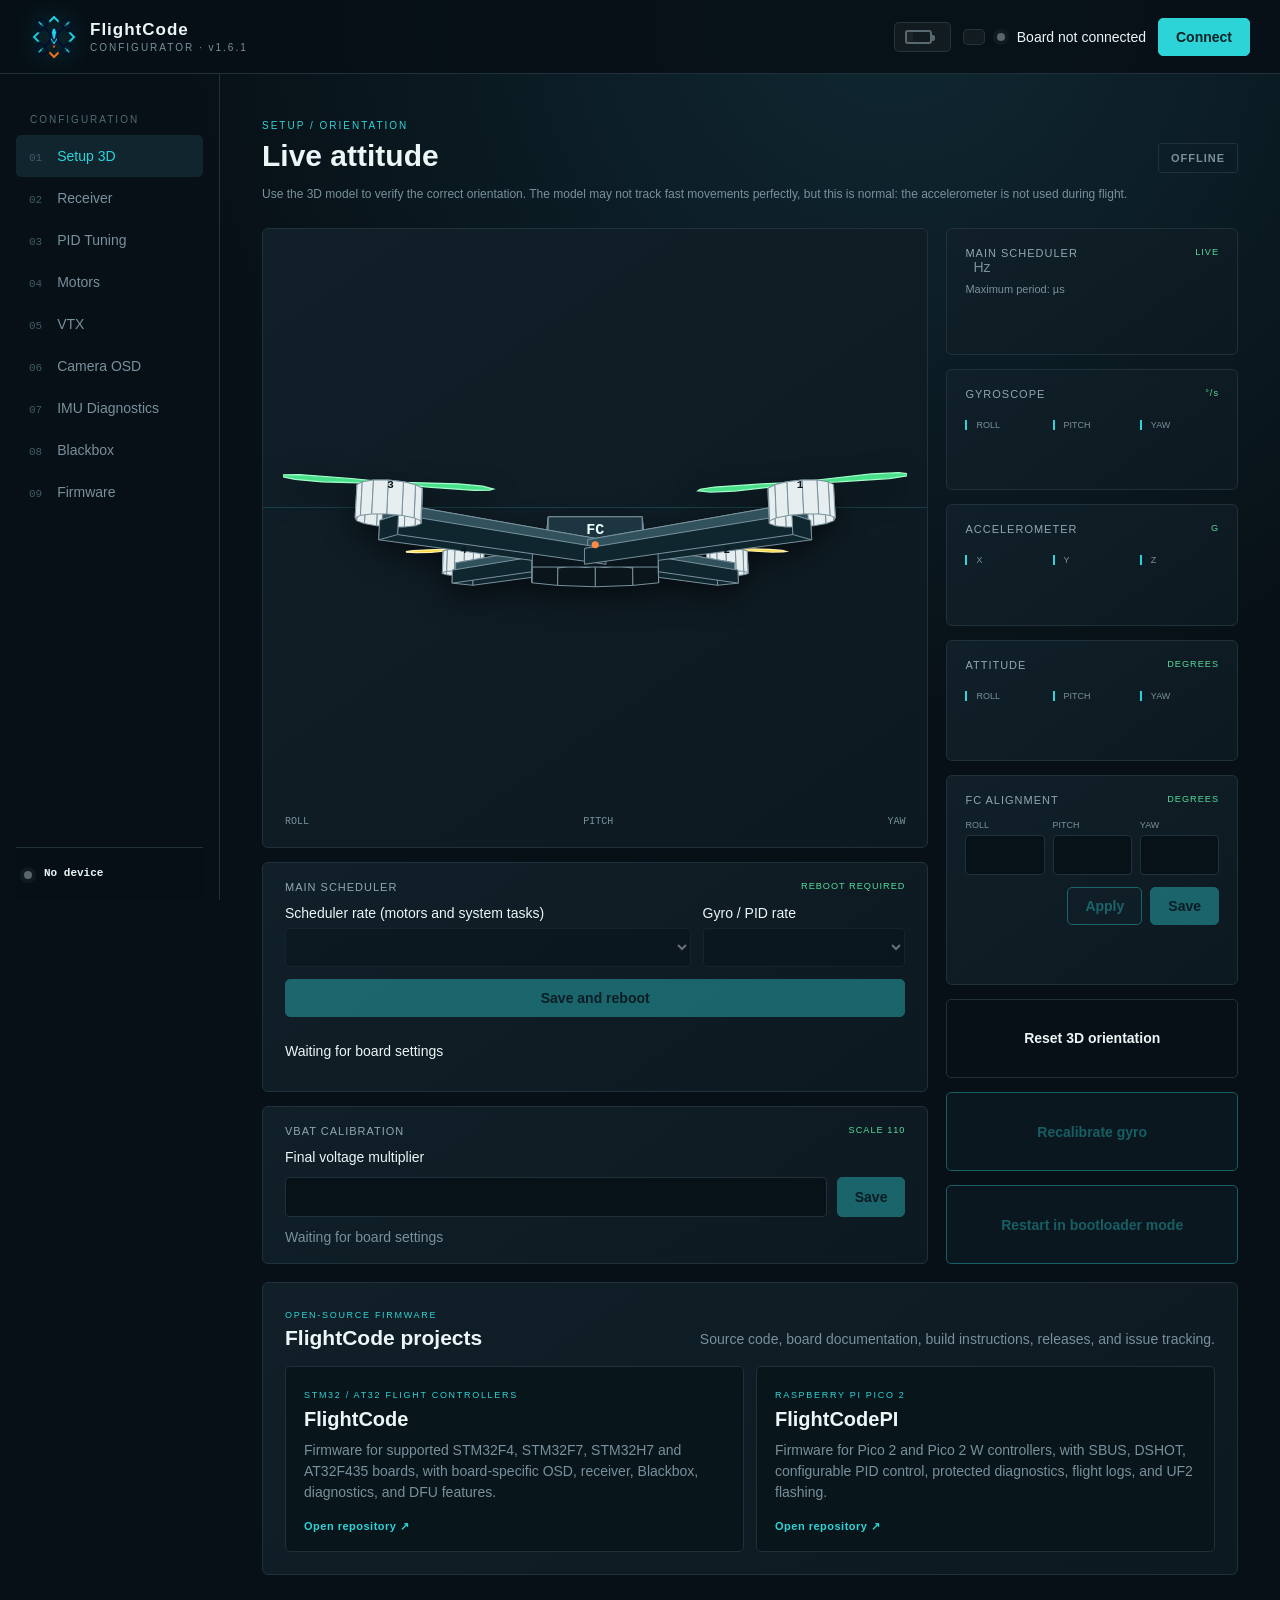
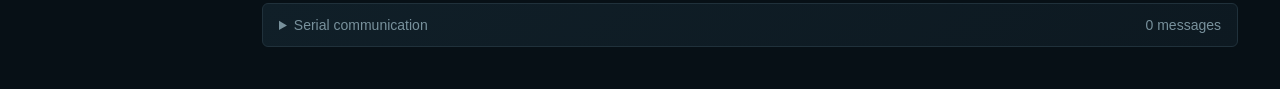
==== commit 62983e16: "Release 1.6.1: add ELRS receiver binding" ====
--- a/index.html
+++ b/index.html
@@ -4,7 +4,7 @@
   <meta charset="UTF-8">
   <meta name="viewport" content="width=device-width,initial-scale=1">
   <meta name="theme-color" content="#071016">
-  <title>FlightCode Configurator 1.6.0</title>
+  <title>FlightCode Configurator 1.6.1</title>
   <link rel="stylesheet" href="styles.css?v=20261004-orientation-note">
   <link rel="stylesheet" href="model.css?v=20260819-2">
   <link rel="stylesheet" href="blackbox.css?v=20260819-2">
@@ -14,7 +14,7 @@
   <header class="topbar">
     <div class="brand">
       <img class="brand-logo" src="assets/flightcode-logo.png" alt="FlightCode logo">
-      <div><b>FlightCode</b><small>CONFIGURATOR · v1.6.0</small></div>
+      <div><b>FlightCode</b><small>CONFIGURATOR · v1.6.1</small></div>
     </div>
     <div class="connection"><div id="batteryStatus" class="battery-status disabled" title="Battery voltage not available"><span class="battery-icon"><i id="batteryFill"></i></span><b id="batteryVoltage">— V</b></div><div id="batteryCurrentStatus" class="current-status disabled" title="Board not connected"><b id="batteryCurrent">— A</b></div><i id="connectionDot"></i><span id="connectionText">Board not connected</span>
       <button id="connectButton" class="button primary">Connect</button></div>
@@ -95,6 +95,7 @@
           <div class="receiver-order"><label for="receiverSerialPort"><small>SERIAL PORT</small>Receiver UART</label><select id="receiverSerialPort" data-receiver-config disabled><option value="UART1">UART1</option></select></div>
           <div class="receiver-order"><label for="receiverChannelOrder"><small>CHANNEL MAP</small>First four channels</label><select id="receiverChannelOrder" data-receiver-config disabled><option>TAER1234</option><option>AETR1234</option></select></div>
           <div id="receiverModes" class="receiver-modes"></div>
+          <div id="receiverBindRow" class="receiver-actions" hidden><span id="receiverBindState">Requires ELRS 3.4+ and FC TX connected to receiver RX. Then select Bind on your radio.</span><button id="bindReceiverButton" class="button secondary" disabled>Bind receiver</button></div>
           <div class="receiver-actions"><span id="receiverConfigState">Waiting for board settings</span><button id="applyReceiverConfigButton" class="button secondary" disabled>Apply</button><button id="saveReceiverConfigButton" class="button primary" disabled>Save</button></div>
         </article>
         <article id="sbusDiagnostics" class="sbus-diagnostics waiting">
--- a/styles.css
+++ b/styles.css
@@ -128,3 +128,5 @@
 @media(max-width:550px){.topbar{height:auto;min-height:74px;flex-wrap:wrap;padding-block:10px}.connection{margin-left:auto}.current-status{padding:6px 8px}}
 
 #setupView>.heading{margin-bottom:12px}.orientation-note{margin:0 0 24px;color:var(--muted);font-size:12px;line-height:1.6}
+
+#receiverBindRow[hidden]{display:none}
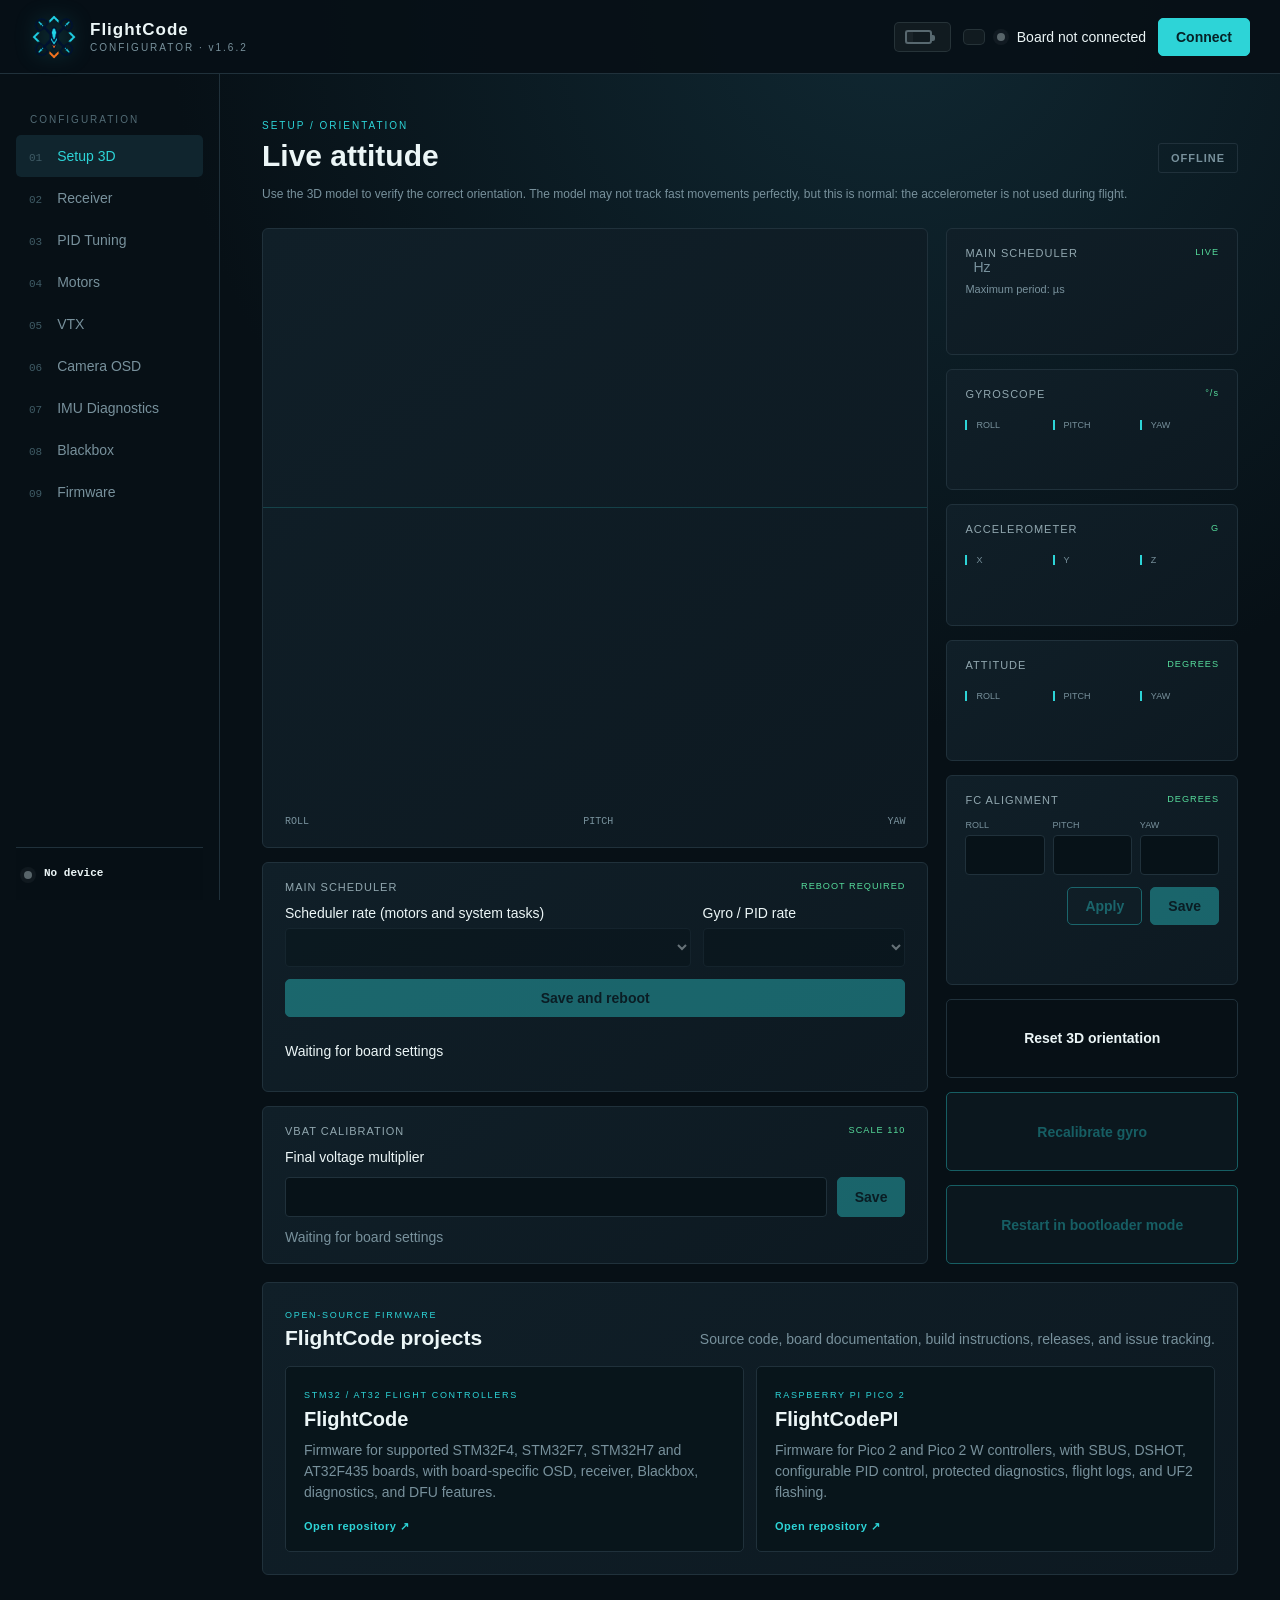
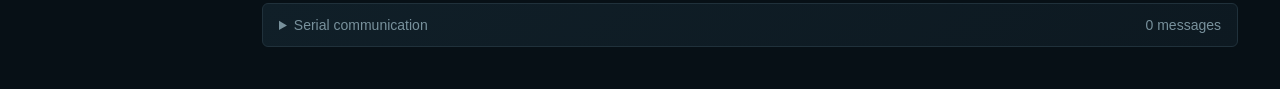
==== commit 72f9f63e: "Release v1.6.2" ====
--- a/index.html
+++ b/index.html
@@ -4,7 +4,7 @@
   <meta charset="UTF-8">
   <meta name="viewport" content="width=device-width,initial-scale=1">
   <meta name="theme-color" content="#071016">
-  <title>FlightCode Configurator 1.6.1</title>
+  <title>FlightCode Configurator 1.6.2</title>
   <link rel="stylesheet" href="styles.css?v=20261004-orientation-note">
   <link rel="stylesheet" href="model.css?v=20260819-2">
   <link rel="stylesheet" href="blackbox.css?v=20260819-2">
@@ -14,7 +14,7 @@
   <header class="topbar">
     <div class="brand">
       <img class="brand-logo" src="assets/flightcode-logo.png" alt="FlightCode logo">
-      <div><b>FlightCode</b><small>CONFIGURATOR · v1.6.1</small></div>
+      <div><b>FlightCode</b><small>CONFIGURATOR · v1.6.2</small></div>
     </div>
     <div class="connection"><div id="batteryStatus" class="battery-status disabled" title="Battery voltage not available"><span class="battery-icon"><i id="batteryFill"></i></span><b id="batteryVoltage">— V</b></div><div id="batteryCurrentStatus" class="current-status disabled" title="Board not connected"><b id="batteryCurrent">— A</b></div><i id="connectionDot"></i><span id="connectionText">Board not connected</span>
       <button id="connectButton" class="button primary">Connect</button></div>
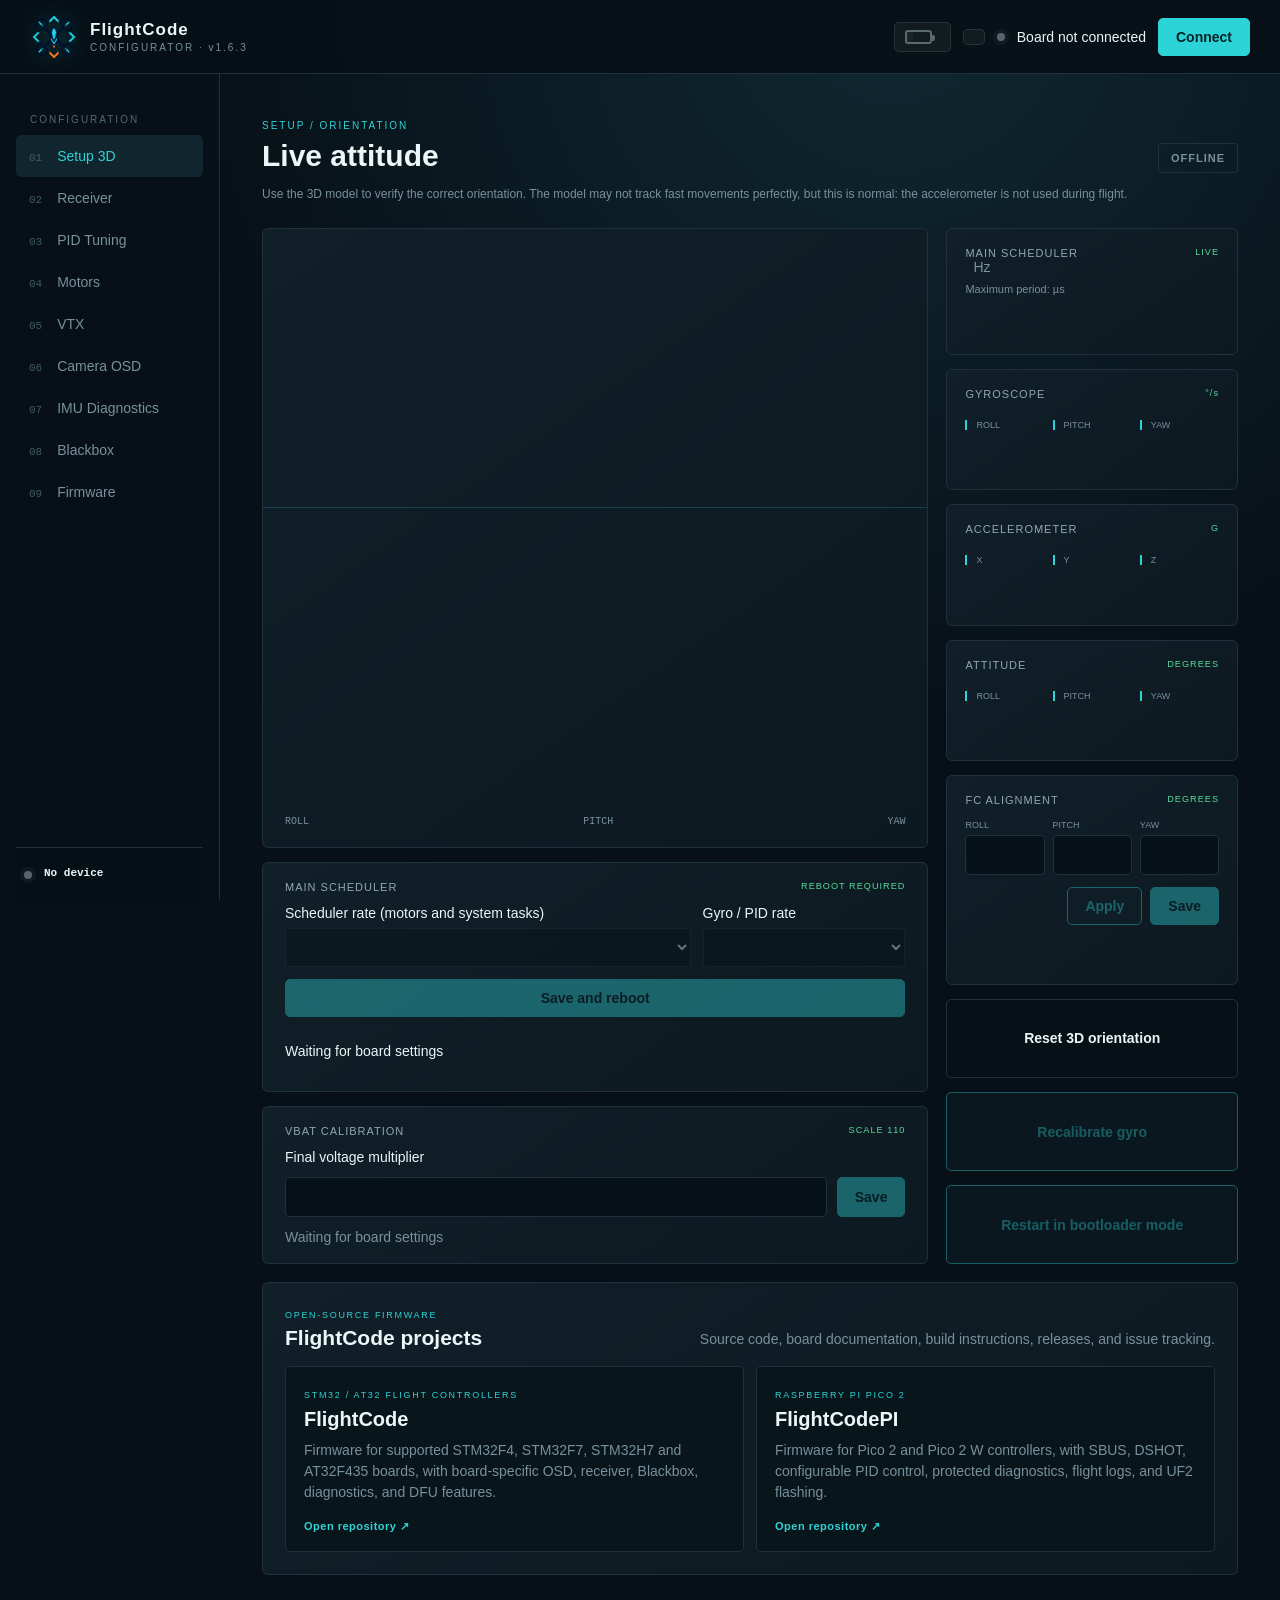
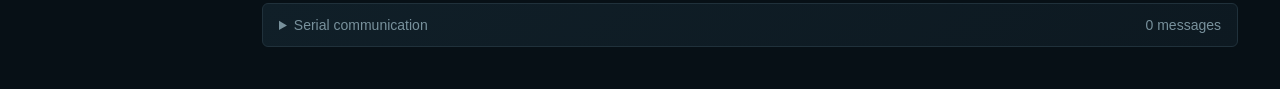
==== commit 420a46cd: "Prepare v1.6.3 release" ====
--- a/index.html
+++ b/index.html
@@ -4,8 +4,8 @@
   <meta charset="UTF-8">
   <meta name="viewport" content="width=device-width,initial-scale=1">
   <meta name="theme-color" content="#071016">
-  <title>FlightCode Configurator 1.6.2</title>
-  <link rel="stylesheet" href="styles.css?v=20261004-orientation-note">
+  <title>FlightCode Configurator 1.6.3</title>
+  <link rel="stylesheet" href="styles.css?v=20261018-settings-backup">
   <link rel="stylesheet" href="model.css?v=20260819-2">
   <link rel="stylesheet" href="blackbox.css?v=20260819-2">
   <link rel="stylesheet" href="firmware-flasher.css?v=20260819-2">
@@ -14,7 +14,7 @@
   <header class="topbar">
     <div class="brand">
       <img class="brand-logo" src="assets/flightcode-logo.png" alt="FlightCode logo">
-      <div><b>FlightCode</b><small>CONFIGURATOR · v1.6.2</small></div>
+      <div><b>FlightCode</b><small>CONFIGURATOR · v1.6.3</small></div>
     </div>
     <div class="connection"><div id="batteryStatus" class="battery-status disabled" title="Battery voltage not available"><span class="battery-icon"><i id="batteryFill"></i></span><b id="batteryVoltage">— V</b></div><div id="batteryCurrentStatus" class="current-status disabled" title="Board not connected"><b id="batteryCurrent">— A</b></div><i id="connectionDot"></i><span id="connectionText">Board not connected</span>
       <button id="connectButton" class="button primary">Connect</button></div>
@@ -362,6 +362,11 @@
       </section>
       <section id="firmwareView" class="view">
         <header class="heading"><div><small id="firmwareModeLabel">MAINTENANCE / FIRMWARE</small><h1>Firmware flasher</h1></div><b id="firmwareDfuState" class="badge">WAITING</b></header>
+      <article class="configuration-backup card" aria-label="Configuration backup">
+        <div><strong>Configuration backup</strong><p id="configurationBackupState" role="status" aria-live="polite">Connect a board to save or load its settings</p><small>All board settings · restore after reinstalling FlightCode or FlightCodePI on the same board.</small></div>
+        <div class="configuration-backup-actions"><button id="backupConfigurationButton" class="button secondary" disabled>Save backup</button><button id="restoreConfigurationButton" class="button ghost" disabled>Load backup</button></div>
+        <input id="configurationBackupFile" type="file" accept=".json,application/json" hidden>
+      </article>
         <article id="firmwareWarning" class="firmware-warning">
           <strong id="firmwareWarningTitle">STM32 / AT32 FLIGHT CONTROLLERS AND RASPBERRY PI PICO</strong>
           <p id="firmwareWarningText">The configurator selects the correct flashing protocol from the connected board.</p>
@@ -406,6 +411,7 @@
   <script src="android-usb-serial.js?v=20260824-1"></script>
 <script src="firmware-flasher.js?v=20261004-foxeer-mini"></script>
   <script src="pico-flasher.js"></script>
-  <script src="app.js?v=20261004-hdzero-control"></script>
+  <script src="configuration-backup.js?v=20261018-2"></script>
+  <script src="app.js?v=20261018-settings-backup-3"></script>
 </body>
 </html>
--- a/styles.css
+++ b/styles.css
@@ -130,3 +130,7 @@
 #setupView>.heading{margin-bottom:12px}.orientation-note{margin:0 0 24px;color:var(--muted);font-size:12px;line-height:1.6}
 
 #receiverBindRow[hidden]{display:none}
+
+.configuration-backup{display:flex;align-items:center;justify-content:space-between;gap:18px;padding:16px 20px;margin-bottom:24px;border:1px solid var(--line);border-radius:6px;background:var(--panel)}
+.configuration-backup strong{font-size:14px}.configuration-backup p{margin:7px 0;color:var(--muted);font-size:12px}.configuration-backup small{color:var(--muted);font-size:11px}.configuration-backup-actions{display:flex;gap:8px;flex-shrink:0}
+@media(max-width:700px){.configuration-backup{align-items:stretch;flex-direction:column;padding:16px}.configuration-backup-actions .button{flex:1;min-height:44px}}
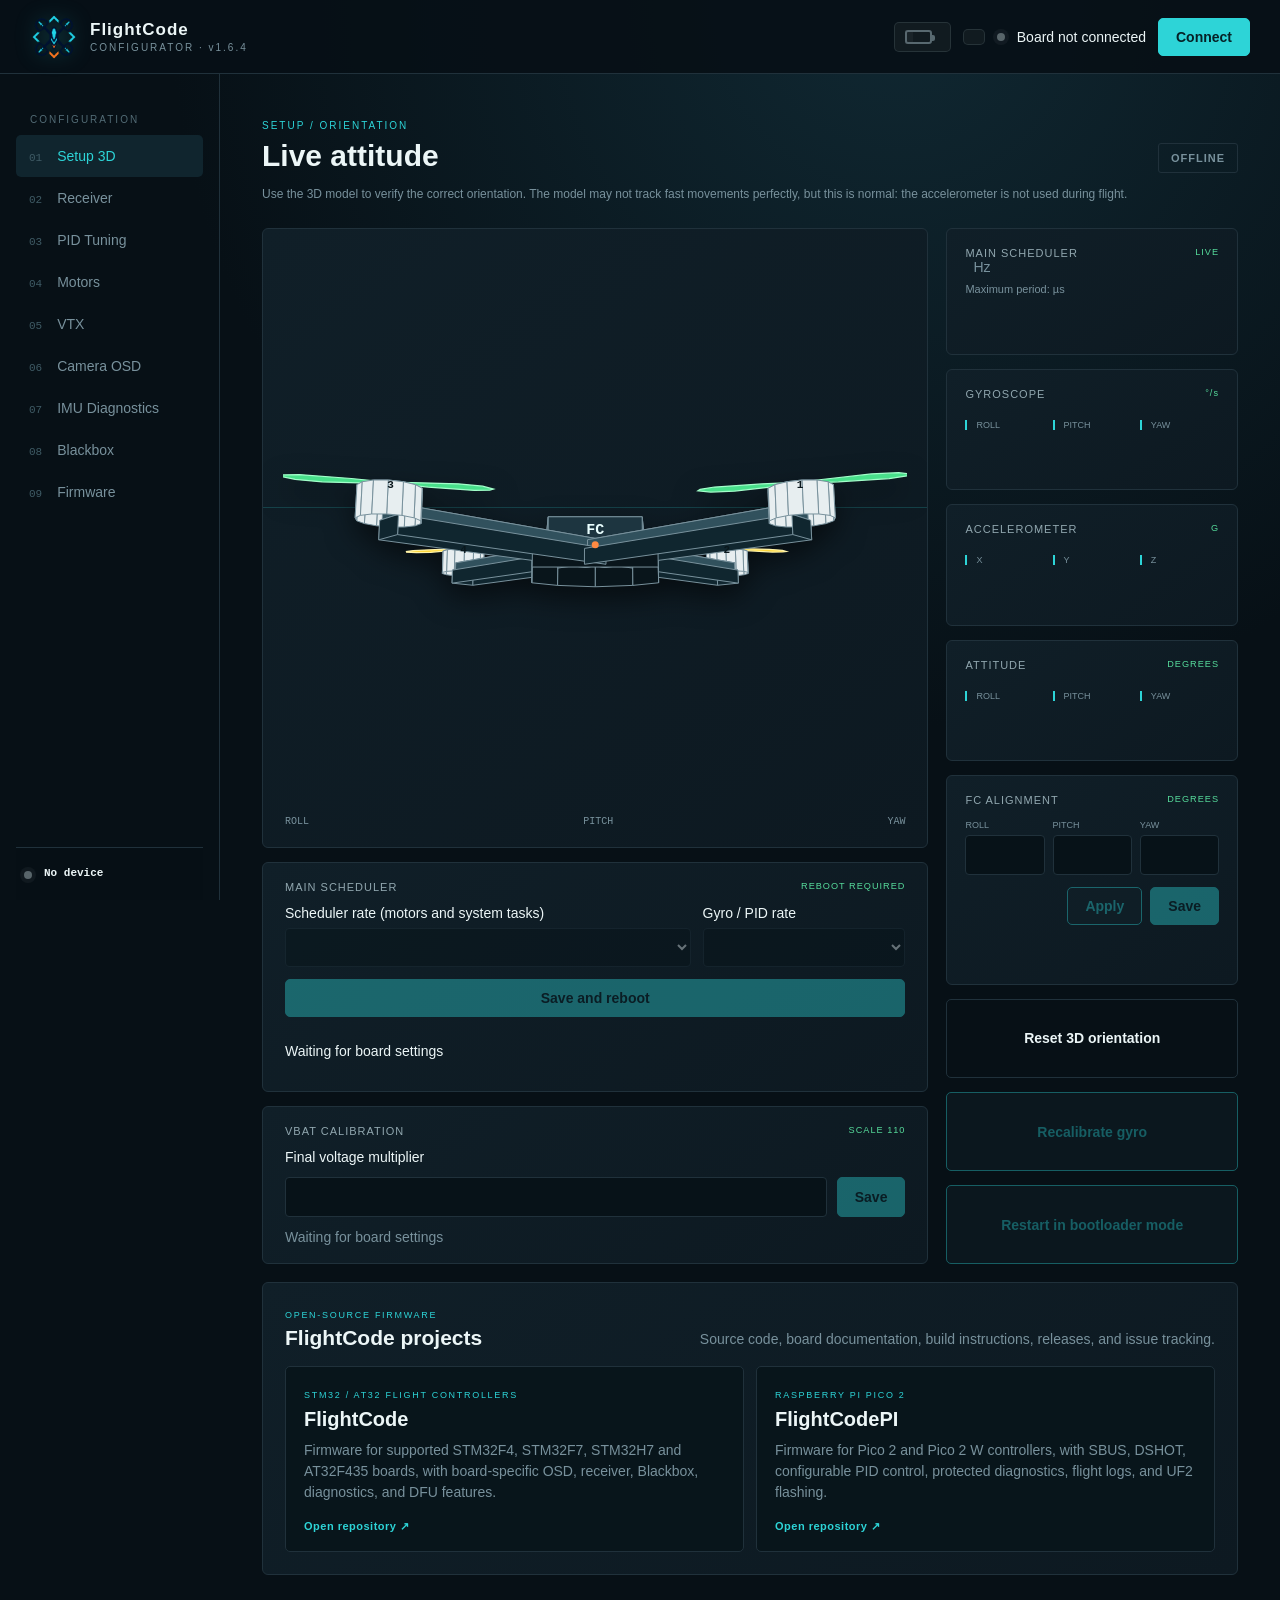
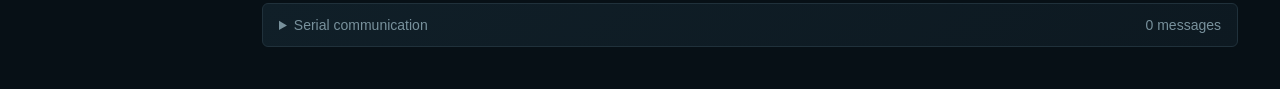
==== commit c10f30ec: "Support selectable Pico serial ports and set development version 1.6.4" ====
--- a/index.html
+++ b/index.html
@@ -4,7 +4,7 @@
   <meta charset="UTF-8">
   <meta name="viewport" content="width=device-width,initial-scale=1">
   <meta name="theme-color" content="#071016">
-  <title>FlightCode Configurator 1.6.3</title>
+  <title>FlightCode Configurator 1.6.4</title>
   <link rel="stylesheet" href="styles.css?v=20261018-settings-backup">
   <link rel="stylesheet" href="model.css?v=20260819-2">
   <link rel="stylesheet" href="blackbox.css?v=20260819-2">
@@ -14,7 +14,7 @@
   <header class="topbar">
     <div class="brand">
       <img class="brand-logo" src="assets/flightcode-logo.png" alt="FlightCode logo">
-      <div><b>FlightCode</b><small>CONFIGURATOR · v1.6.3</small></div>
+      <div><b>FlightCode</b><small>CONFIGURATOR · v1.6.4</small></div>
     </div>
     <div class="connection"><div id="batteryStatus" class="battery-status disabled" title="Battery voltage not available"><span class="battery-icon"><i id="batteryFill"></i></span><b id="batteryVoltage">— V</b></div><div id="batteryCurrentStatus" class="current-status disabled" title="Board not connected"><b id="batteryCurrent">— A</b></div><i id="connectionDot"></i><span id="connectionText">Board not connected</span>
       <button id="connectButton" class="button primary">Connect</button></div>
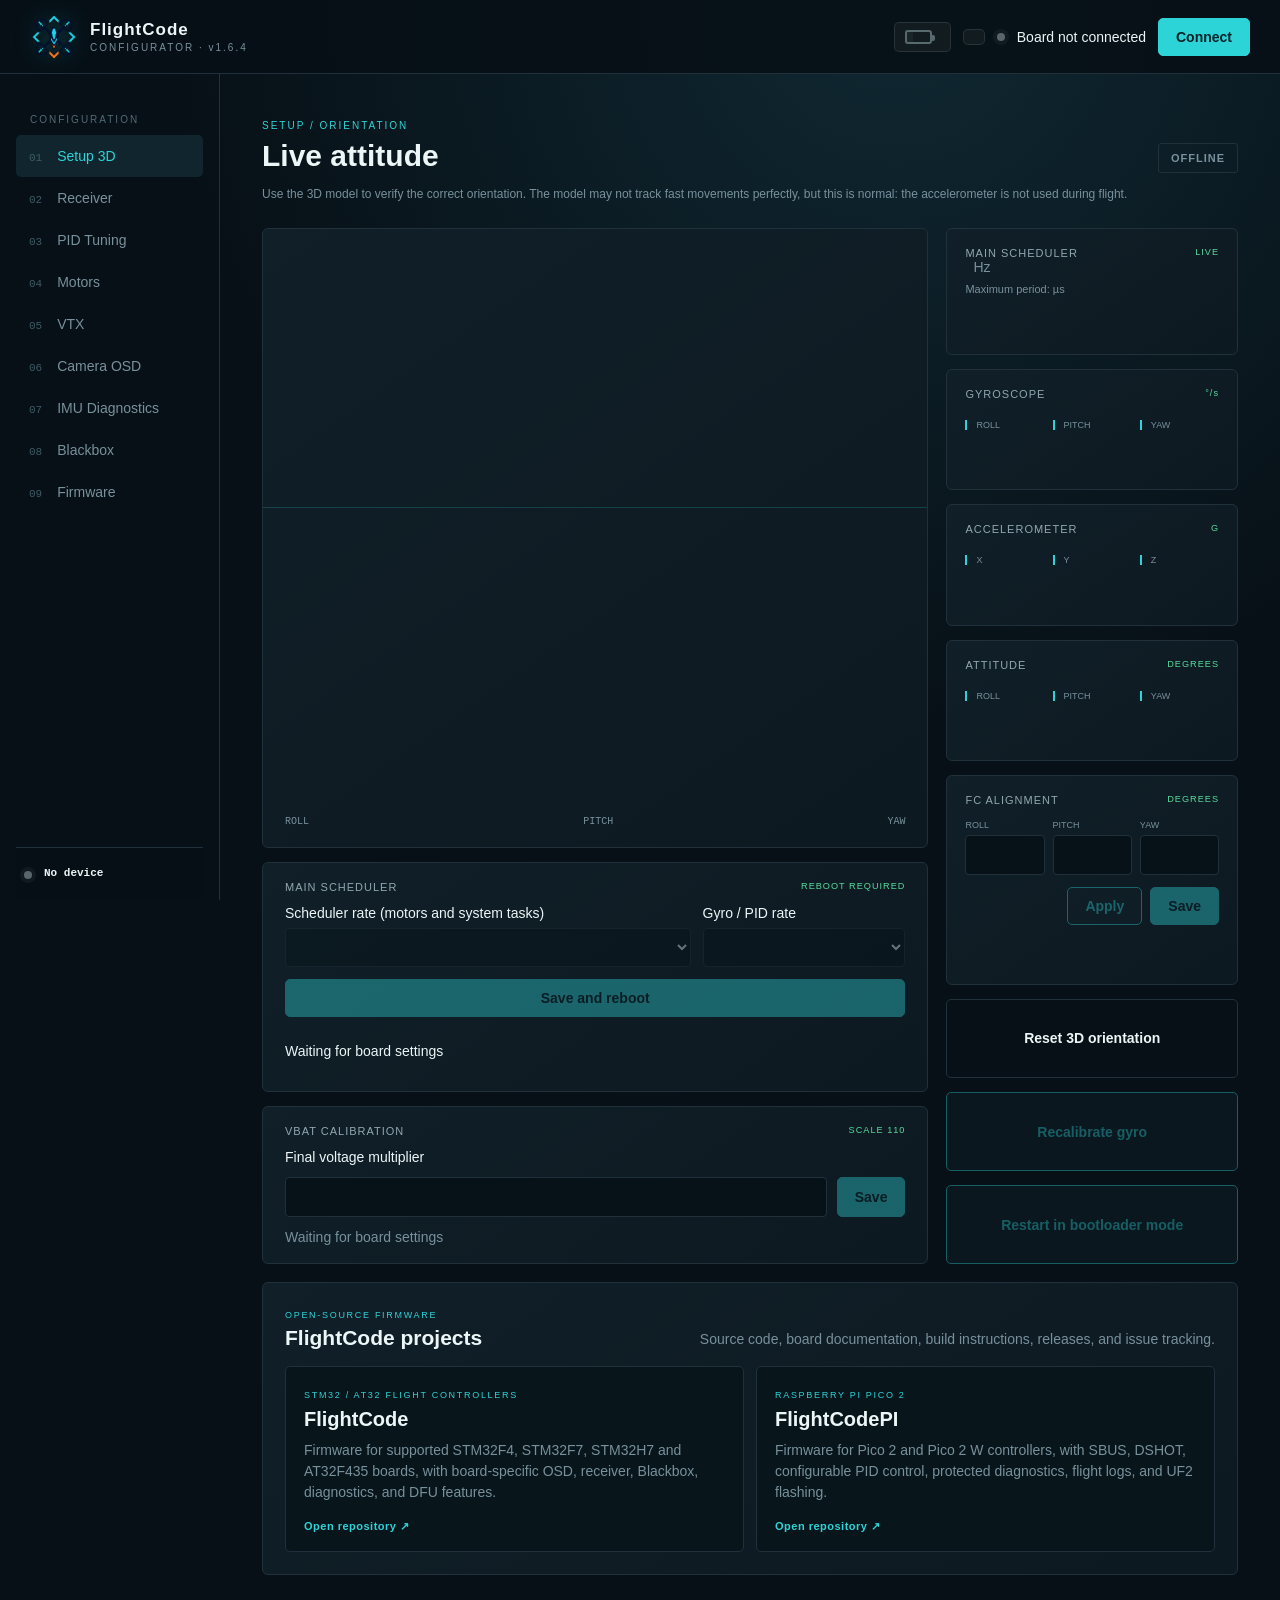
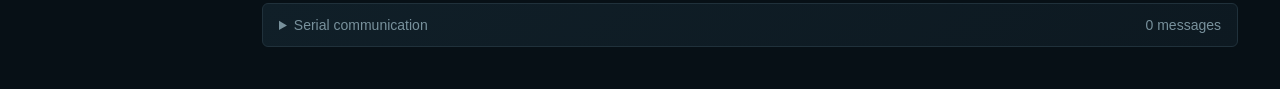
==== commit 1fd8dc87: "Use finer increments for D-term filter and dynamic D boost" ====
--- a/index.html
+++ b/index.html
@@ -167,8 +167,8 @@
             <p>Lower frequencies reduce vibration reaching the controller. Dynamic D adds only the selected maximum boost during fast rotations or propwash.</p></header>
           <div class="rates-fields filter-fields">
             <label>Gyro low-pass <span>Hz</span><input id="gyroLpfHz" data-filter type="number" min="50" max="250" step="1" value="100" disabled></label>
-            <label>D-term low-pass <span>Hz</span><input id="dtermLpfHz" data-filter type="number" min="20" max="200" step="5" value="60" disabled></label>
-            <label>Dynamic D boost <span>% max · 0 = disabled</span><input id="dynamicDBoost" data-filter type="number" min="0" max="50" step="0.5" value="12.5" disabled></label>
+            <label>D-term low-pass <span>Hz</span><input id="dtermLpfHz" data-filter type="number" min="20" max="200" step="1" value="60" disabled></label>
+            <label>Dynamic D boost <span>% max · 0 = disabled</span><input id="dynamicDBoost" data-filter type="number" min="0" max="50" step="0.1" value="12.5" disabled></label>
           </div>
         </article>
         <div class="actions"><button id="resetButton" class="button ghost" disabled>Restore defaults</button><div>
@@ -373,7 +373,7 @@
         </article>
         <article class="firmware-card">
           <div class="firmware-fields">
-            <label><small>TARGET BOARD</small><select id="firmwareTarget"><option value="">Select board…</option><option value="MAMBAF411">Mamba F411</option><option value="CLRACINGF4">CLRacing F4</option><option value="FLYWOOF405NANO">Flywoo GN405 Nano V3</option><option value="FLYWOOF405NANO_ANALOG">Flywoo GN405 Nano Analog</option><option value="SEQUREH7V2">SEQURE H743 V2</option><option value="FOXEERF722V4">Foxeer F722 V4 (ICM / MPU6000)</option><option value="FOXEERH743">Foxeer H743 / H7 Mini MPU6000</option><option value="HUMMINGBIRD_200RS">NewBeeDrone Hummingbird 200 RaceSpec</option><option value="PICO2_W">Raspberry Pi Pico 2 W</option></select></label>
+            <label><small>TARGET BOARD</small><select id="firmwareTarget"><option value="">Select board…</option><option value="MAMBAF411">Mamba F411</option><option value="CLRACINGF4">CLRacing F4</option><option value="FLYWOOF405NANO">Flywoo GN405 Nano V3</option><option value="FLYWOOF405NANO_ANALOG">Flywoo GN405 Nano Analog</option><option value="SEQUREH7V2">SEQURE H743 V2</option><option value="FOXEERF722V4">Foxeer F722 V4 (ICM / MPU6000)</option><option value="FOXEERH743">Foxeer H743 / H7 Mini MPU6000</option><option value="HUMMINGBIRD_200RS">NewBeeDrone Hummingbird 200 RaceSpec</option><option value="PICO2_W">Raspberry PI PICO 2</option></select></label>
             <label><small id="firmwareFileTypeLabel">LOCAL FIRMWARE</small><input id="firmwareFile" type="file" accept=".hex,.uf2,text/plain,application/octet-stream"></label>
           </div>
           <div class="firmware-file-info">
